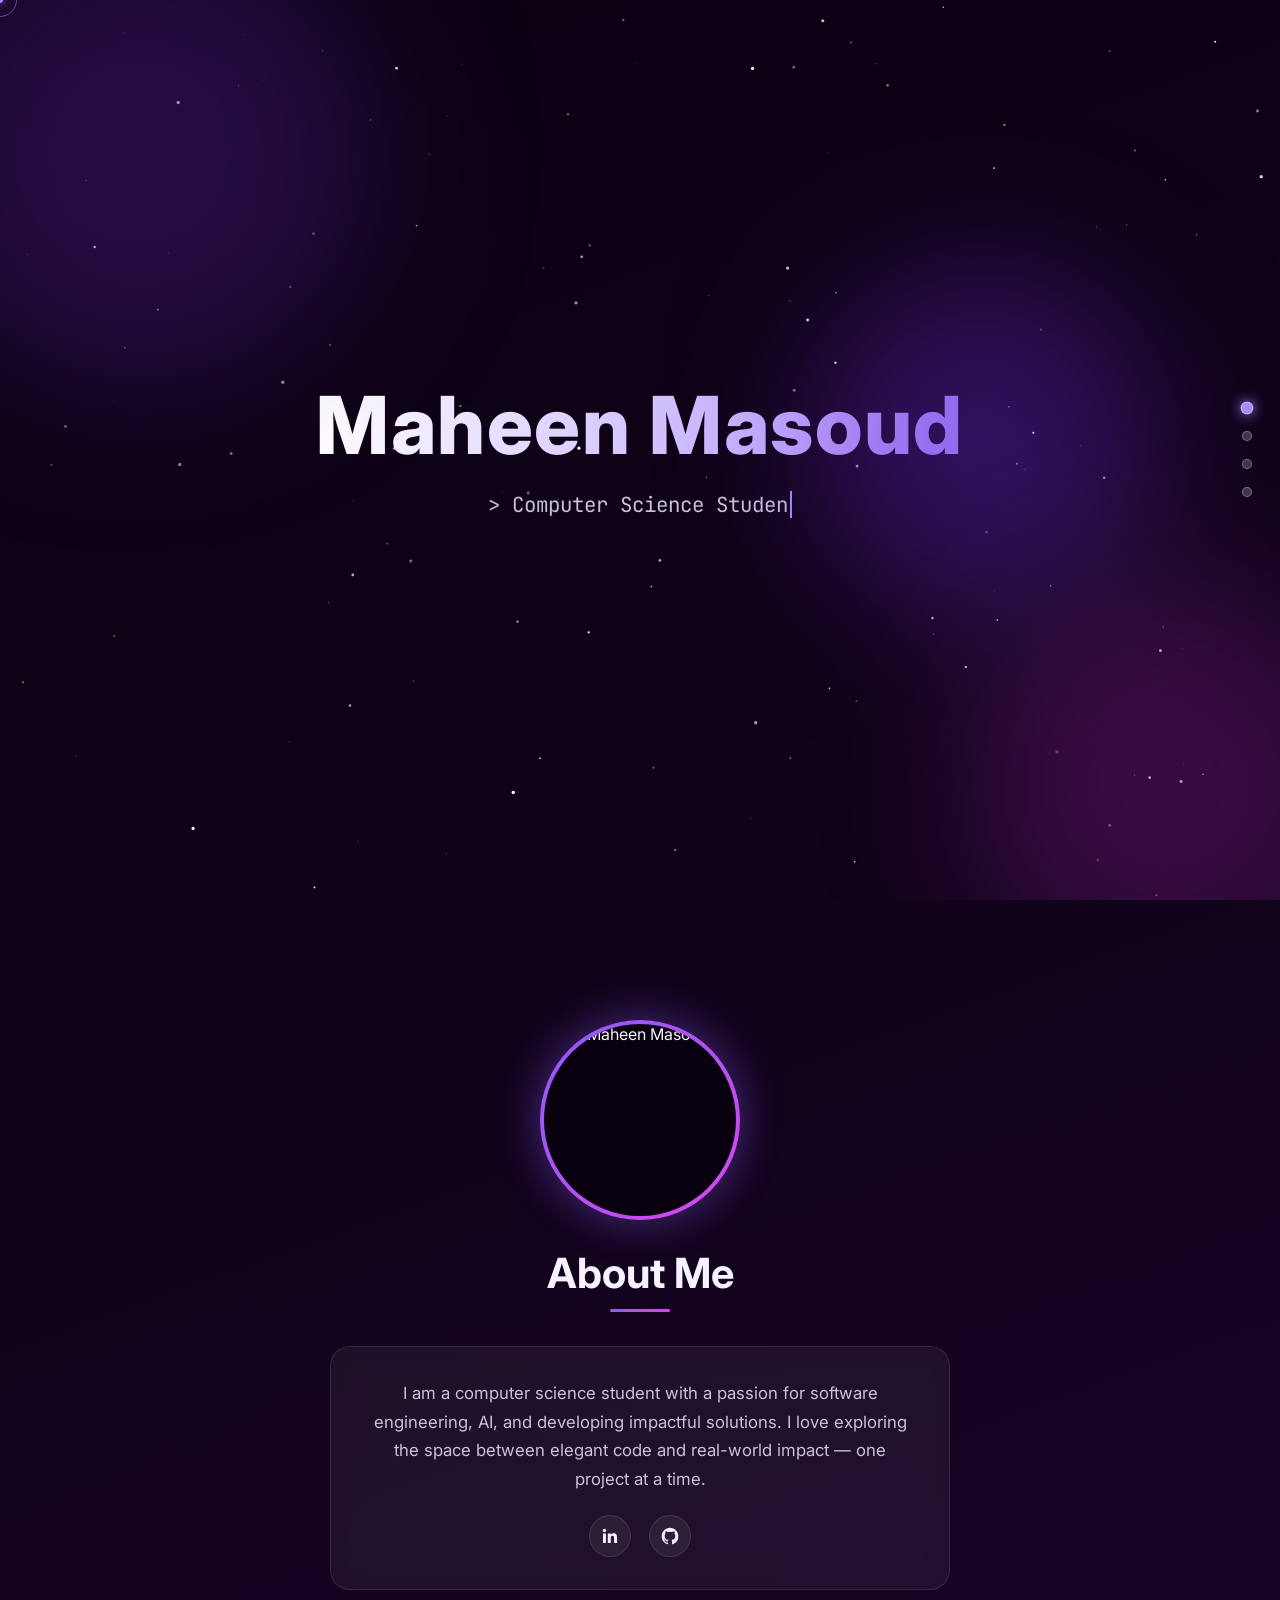
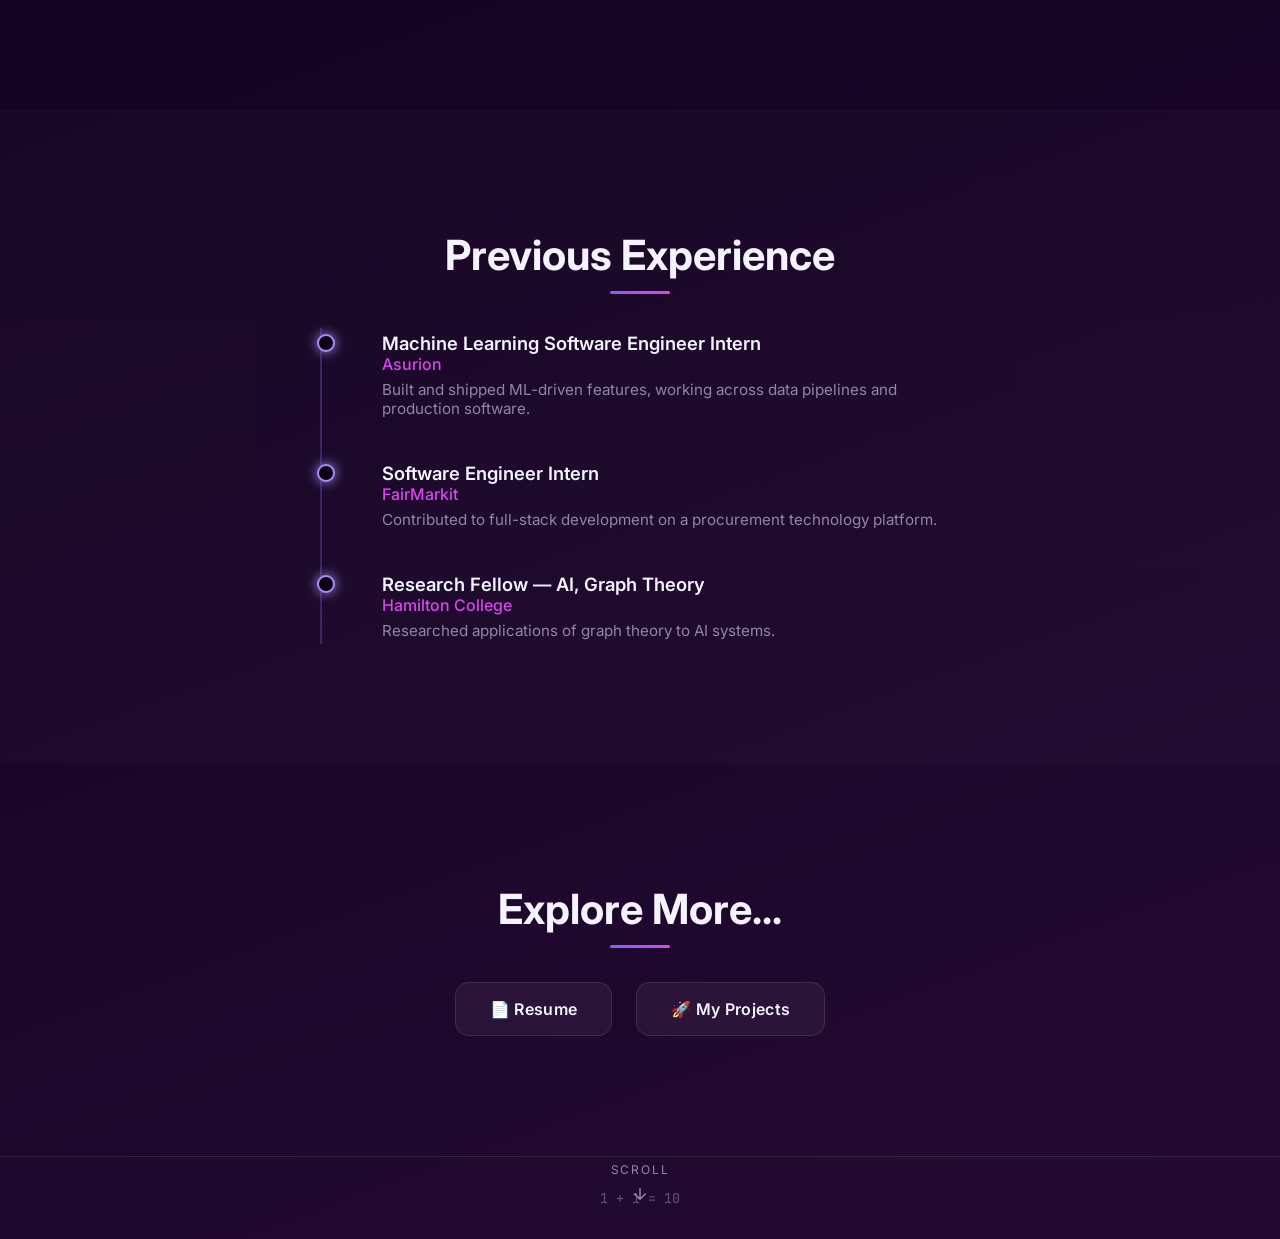
==== index.html @ c455f3f3 "Immersive redesign of personal website: starfield, parallax, glassmorphism UI" ====
<!DOCTYPE html>
<html lang="en">
<head>
<meta charset="UTF-8">
<meta name="viewport" content="width=device-width, initial-scale=1.0">
<title>Maheen Masoud | Personal Website</title>
<meta name="description" content="Maheen Masoud — Computer Science Student & Software Engineer.">
<link rel="icon" href="data:image/svg+xml,<svg xmlns=%22http://www.w3.org/2000/svg%22 viewBox=%220 0 100 100%22><text y=%22.9em%22 font-size=%2290%22>✨</text></svg>">
<link rel="preconnect" href="https://fonts.googleapis.com">
<link rel="preconnect" href="https://fonts.gstatic.com" crossorigin>
<link href="https://fonts.googleapis.com/css2?family=Inter:wght@400;500;600;700;800&family=JetBrains+Mono:wght@400;500&display=swap" rel="stylesheet">
<link rel="stylesheet" href="styles.css">
</head>
<body>

<div class="cursor-dot"></div>
<div class="cursor-ring"></div>

<canvas id="stars"></canvas>
<div class="nebula-layer">
  <div class="blob blob-1"></div>
  <div class="blob blob-2"></div>
  <div class="blob blob-3"></div>
</div>

<nav class="nav-dots">
  <a href="#home"><span class="dot-label">Home</span></a>
  <a href="#about"><span class="dot-label">About</span></a>
  <a href="#experience"><span class="dot-label">Experience</span></a>
  <a href="#explore"><span class="dot-label">Explore</span></a>
</nav>

<header id="home" class="hero">
  <h1 class="hero-name">Maheen Masoud</h1>
  <p class="hero-sub">&gt; <span class="typed"></span><span class="caret">&nbsp;</span></p>
  <a href="#about" class="scroll-cue">
    <span>Scroll</span>
    <svg viewBox="0 0 24 24" fill="none" stroke="currentColor" stroke-width="2" stroke-linecap="round" stroke-linejoin="round"><path d="M12 5v14M5 12l7 7 7-7"/></svg>
  </a>
</header>

<section id="about" class="section-wrap">
  <div class="container">
    <div class="reveal">
      <div class="avatar-card">
        <div class="avatar-inner">
          <img src="https://avatars.githubusercontent.com/maheenmasoud" alt="Maheen Masoud">
        </div>
      </div>
    </div>
    <h2 class="section-title reveal">About Me</h2>
    <div class="bio-panel reveal">
      <p>I am a computer science student with a passion for software engineering, AI, and developing impactful solutions. I love exploring the space between elegant code and real-world impact — one project at a time.</p>
      <div class="social-row">
        <a href="https://www.linkedin.com/in/maheen-masoud-b63360209/" target="_blank" rel="noopener noreferrer" aria-label="LinkedIn">
          <svg viewBox="0 0 24 24" fill="currentColor"><path d="M20.45 20.45h-3.55v-5.57c0-1.33-.03-3.04-1.85-3.04-1.85 0-2.14 1.45-2.14 2.94v5.67H9.36V9h3.41v1.56h.05c.48-.9 1.63-1.85 3.36-1.85 3.59 0 4.27 2.36 4.27 5.44v6.3zM5.34 7.43a2.07 2.07 0 1 1 0-4.14 2.07 2.07 0 0 1 0 4.14zM7.11 20.45H3.56V9h3.55v11.45z"/></svg>
        </a>
        <a href="https://github.com/maheenmasoud" target="_blank" rel="noopener noreferrer" aria-label="GitHub">
          <svg viewBox="0 0 24 24" fill="currentColor"><path d="M12 2C6.48 2 2 6.58 2 12.25c0 4.5 2.87 8.32 6.84 9.67.5.1.68-.22.68-.49 0-.24-.01-1.05-.01-1.9-2.78.61-3.37-1.2-3.37-1.2-.45-1.18-1.11-1.49-1.11-1.49-.9-.63.07-.62.07-.62 1 .07 1.53 1.05 1.53 1.05.89 1.55 2.33 1.1 2.9.84.09-.66.34-1.1.62-1.36-2.22-.26-4.56-1.14-4.56-5.06 0-1.12.39-2.03 1.03-2.75-.1-.26-.45-1.31.1-2.72 0 0 .84-.27 2.76 1.05a9.4 9.4 0 0 1 5.02 0c1.92-1.32 2.76-1.05 2.76-1.05.55 1.41.2 2.46.1 2.72.64.72 1.03 1.63 1.03 2.75 0 3.93-2.35 4.8-4.58 5.05.36.32.68.94.68 1.9 0 1.37-.01 2.47-.01 2.81 0 .27.18.6.69.49A10.03 10.03 0 0 0 22 12.25C22 6.58 17.52 2 12 2z"/></svg>
        </a>
      </div>
    </div>
  </div>
</section>

<section id="experience" class="section-wrap" style="background: rgba(255,255,255,0.02);">
  <div class="container">
    <h2 class="section-title reveal">Previous Experience</h2>
    <div class="timeline reveal">
      <div class="timeline-item">
        <div class="timeline-role">Machine Learning Software Engineer Intern</div>
        <div class="timeline-org">Asurion</div>
        <p class="desc">Built and shipped ML-driven features, working across data pipelines and production software.</p>
      </div>
      <div class="timeline-item">
        <div class="timeline-role">Software Engineer Intern</div>
        <div class="timeline-org">FairMarkit</div>
        <p class="desc">Contributed to full-stack development on a procurement technology platform.</p>
      </div>
      <div class="timeline-item">
        <div class="timeline-role">Research Fellow — AI, Graph Theory</div>
        <div class="timeline-org">Hamilton College</div>
        <p class="desc">Researched applications of graph theory to AI systems.</p>
      </div>
    </div>
  </div>
</section>

<section id="explore" class="section-wrap">
  <div class="container">
    <h2 class="section-title reveal">Explore More...</h2>
    <div class="explore-row reveal">
      <a href="#" class="glass-btn" id="resume-button">
        📄 Resume
      </a>
      <a href="projects.html" class="glass-btn">
        🚀 My Projects
      </a>
    </div>
  </div>
</section>

<footer>
  <p class="egg">1 + 1 = 10</p>
</footer>

<div id="resumeModal" class="modal-overlay">
  <div class="modal-box">
    <div class="modal-header">
      <h2>My Resume</h2>
      <button class="modal-close" aria-label="Close">&times;</button>
    </div>
    <iframe src="./resume.pdf" title="Resume"></iframe>
    <div class="modal-actions">
      <a href="./resume.pdf" download class="glass-btn">⬇ Download Resume</a>
    </div>
  </div>
</div>

<script src="script.js"></script>
</body>
</html>
---- styles.css ----
/* ===== Immersive personal site — shared styles ===== */

:root {
  --bg-deep: #0a0110;
  --bg-light: #150422;
  --panel: rgba(255, 255, 255, 0.05);
  --panel-border: rgba(255, 255, 255, 0.1);
  --violet: #8b5cf6;
  --violet-bright: #a78bfa;
  --fuchsia: #d946ef;
  --text: #f5f3ff;
  --text-dim: #c9c3d9;
  --text-dimmer: #9186a8;
}

* { margin: 0; padding: 0; box-sizing: border-box; }

html { scroll-behavior: smooth; }

body {
  background: linear-gradient(160deg, var(--bg-deep), var(--bg-light) 55%, #240a33 100%);
  color: var(--text);
  font-family: 'Inter', -apple-system, BlinkMacSystemFont, 'Segoe UI', sans-serif;
  min-height: 100vh;
  overflow-x: hidden;
  position: relative;
  cursor: none;
}

@media (pointer: coarse) {
  body { cursor: auto; }
  .cursor-dot, .cursor-ring { display: none; }
}

a { color: inherit; text-decoration: none; }

/* ---------- custom cursor ---------- */
.cursor-dot, .cursor-ring {
  position: fixed;
  top: 0; left: 0;
  border-radius: 50%;
  pointer-events: none;
  z-index: 999;
  transform: translate(-50%, -50%);
  will-change: transform;
}
.cursor-dot {
  width: 6px; height: 6px;
  background: var(--violet-bright);
  box-shadow: 0 0 8px var(--violet-bright);
  transition: opacity 0.2s;
}
.cursor-ring {
  width: 34px; height: 34px;
  border: 1px solid rgba(167, 139, 250, 0.5);
  transition: width 0.25s, height 0.25s, border-color 0.25s, background 0.25s;
}
.cursor-ring.active {
  width: 54px; height: 54px;
  background: rgba(167, 139, 250, 0.08);
  border-color: var(--fuchsia);
}

/* ---------- canvas starfield ---------- */
#stars {
  position: fixed;
  inset: 0;
  z-index: 0;
  pointer-events: none;
}

/* ---------- nebula blobs ---------- */
.nebula-layer {
  position: fixed;
  inset: 0;
  z-index: 0;
  pointer-events: none;
  overflow: hidden;
}
.blob {
  position: absolute;
  border-radius: 50%;
  filter: blur(70px);
  opacity: 0.35;
  mix-blend-mode: screen;
  will-change: transform;
  transition: transform 0.3s ease-out;
}
.blob-1 { width: 480px; height: 480px; top: -10%; left: -8%; background: #4c1d95; }
.blob-2 { width: 380px; height: 380px; bottom: -8%; right: -6%; background: #86198f; }
.blob-3 { width: 340px; height: 340px; top: 30%; right: 10%; background: #6d28d9; }

/* ---------- layout helpers ---------- */
.container { max-width: 900px; margin: 0 auto; padding: 0 24px; position: relative; z-index: 10; }
section { position: relative; z-index: 10; }

/* ---------- side nav dots ---------- */
.nav-dots {
  position: fixed;
  right: 28px;
  top: 50%;
  transform: translateY(-50%);
  z-index: 50;
  display: flex;
  flex-direction: column;
  gap: 18px;
}
.nav-dots a {
  width: 10px; height: 10px;
  border-radius: 50%;
  background: rgba(255,255,255,0.2);
  border: 1px solid rgba(255,255,255,0.3);
  display: block;
  transition: all 0.3s;
  position: relative;
}
.nav-dots a:hover, .nav-dots a.active {
  background: var(--violet-bright);
  box-shadow: 0 0 10px var(--violet-bright);
  transform: scale(1.3);
}
.nav-dots a .dot-label {
  position: absolute;
  right: 22px;
  top: -5px;
  font-size: 0.7rem;
  letter-spacing: 0.05em;
  color: var(--text-dim);
  white-space: nowrap;
  opacity: 0;
  transition: opacity 0.2s;
}
.nav-dots a:hover .dot-label { opacity: 1; }

@media (max-width: 640px) {
  .nav-dots { display: none; }
}

/* ---------- hero ---------- */
.hero {
  min-height: 100vh;
  display: flex;
  flex-direction: column;
  align-items: center;
  justify-content: center;
  text-align: center;
  padding: 24px;
}
.hero-name {
  font-size: clamp(2.6rem, 8vw, 5rem);
  font-weight: 800;
  letter-spacing: 0.02em;
  background: linear-gradient(90deg, #fff, var(--violet-bright), var(--fuchsia), #fff);
  background-size: 300% auto;
  -webkit-background-clip: text;
  background-clip: text;
  color: transparent;
  animation: shine 6s linear infinite;
}
@keyframes shine {
  to { background-position: 300% center; }
}
.hero-sub {
  margin-top: 18px;
  font-size: clamp(1rem, 2.5vw, 1.3rem);
  color: var(--text-dim);
  min-height: 1.6em;
  font-family: 'JetBrains Mono', monospace;
}
.hero-sub .caret {
  display: inline-block;
  width: 2px;
  background: var(--violet-bright);
  margin-left: 2px;
  animation: blink-caret 0.9s steps(1) infinite;
}
@keyframes blink-caret { 50% { opacity: 0; } }

.scroll-cue {
  position: absolute;
  bottom: 36px;
  display: flex;
  flex-direction: column;
  align-items: center;
  gap: 8px;
  color: var(--text-dimmer);
  font-size: 0.75rem;
  letter-spacing: 0.15em;
  text-transform: uppercase;
  animation: floaty 2.4s ease-in-out infinite;
}
.scroll-cue svg { width: 18px; height: 18px; }
@keyframes floaty {
  0%, 100% { transform: translateY(0); }
  50% { transform: translateY(8px); }
}

/* ---------- reveal on scroll ---------- */
.reveal {
  opacity: 0;
  transform: translateY(40px);
  transition: opacity 0.8s ease-out, transform 0.8s ease-out;
}
.reveal.visible {
  opacity: 1;
  transform: translateY(0);
}

/* ---------- section titles ---------- */
.section-title {
  font-size: clamp(1.8rem, 4vw, 2.6rem);
  font-weight: 700;
  text-align: center;
  margin-bottom: 48px;
  position: relative;
  display: inline-block;
}
.section-title::after {
  content: '';
  position: absolute;
  left: 50%;
  bottom: -14px;
  transform: translateX(-50%);
  width: 60px;
  height: 3px;
  background: linear-gradient(90deg, var(--violet), var(--fuchsia));
  border-radius: 3px;
}
.section-wrap { padding: 120px 0; text-align: center; }

/* ---------- about ---------- */
.avatar-card {
  perspective: 900px;
  display: inline-block;
  margin-bottom: 28px;
}
.avatar-inner {
  width: 200px; height: 200px;
  border-radius: 50%;
  padding: 4px;
  background: linear-gradient(135deg, var(--violet), var(--fuchsia));
  transition: transform 0.15s ease-out;
  box-shadow: 0 0 40px rgba(139, 92, 246, 0.45);
}
.avatar-inner img {
  width: 100%; height: 100%;
  border-radius: 50%;
  object-fit: cover;
  display: block;
  background: var(--bg-deep);
}
.bio-panel {
  max-width: 620px;
  margin: 0 auto;
  background: var(--panel);
  border: 1px solid var(--panel-border);
  border-radius: 20px;
  padding: 32px 36px;
  backdrop-filter: blur(12px);
}
.bio-panel p { color: var(--text-dim); line-height: 1.7; font-size: 1.05rem; }
.social-row {
  margin-top: 22px;
  display: flex;
  justify-content: center;
  gap: 18px;
}
.social-row a {
  width: 42px; height: 42px;
  border-radius: 50%;
  display: flex;
  align-items: center;
  justify-content: center;
  background: rgba(255,255,255,0.06);
  border: 1px solid var(--panel-border);
  transition: transform 0.25s, box-shadow 0.25s, background 0.25s;
}
.social-row a:hover {
  transform: translateY(-4px);
  background: rgba(139, 92, 246, 0.25);
  box-shadow: 0 6px 18px rgba(139, 92, 246, 0.35);
}
.social-row svg { width: 20px; height: 20px; }

/* ---------- experience timeline ---------- */
.timeline {
  max-width: 640px;
  margin: 0 auto;
  text-align: left;
  position: relative;
  padding-left: 32px;
  border-left: 2px solid rgba(139, 92, 246, 0.3);
}
.timeline-item {
  position: relative;
  padding: 4px 0 40px 28px;
}
.timeline-item:last-child { padding-bottom: 4px; }
.timeline-item::before {
  content: '';
  position: absolute;
  left: -37px;
  top: 6px;
  width: 14px; height: 14px;
  border-radius: 50%;
  background: var(--bg-deep);
  border: 2px solid var(--violet-bright);
  box-shadow: 0 0 12px var(--violet-bright);
}
.timeline-role { font-size: 1.15rem; font-weight: 600; color: var(--text); }
.timeline-org { color: var(--fuchsia); font-weight: 500; }
.timeline-item p.desc { color: var(--text-dimmer); margin-top: 6px; font-size: 0.95rem; }

/* ---------- explore buttons ---------- */
.explore-row {
  display: flex;
  justify-content: center;
  gap: 24px;
  flex-wrap: wrap;
}
.glass-btn {
  padding: 16px 34px;
  border-radius: 14px;
  background: var(--panel);
  border: 1px solid var(--panel-border);
  backdrop-filter: blur(10px);
  font-weight: 600;
  letter-spacing: 0.02em;
  transition: transform 0.25s, box-shadow 0.25s, border-color 0.25s;
  cursor: pointer;
  display: inline-flex;
  align-items: center;
  gap: 10px;
}
.glass-btn:hover {
  transform: translateY(-4px);
  border-color: var(--violet-bright);
  box-shadow: 0 10px 30px rgba(139, 92, 246, 0.35);
}

/* ---------- footer ---------- */
footer {
  position: relative;
  z-index: 10;
  padding: 32px 0;
  text-align: center;
  color: var(--text-dimmer);
  font-size: 0.85rem;
  border-top: 1px solid var(--panel-border);
}
footer .egg { font-family: 'JetBrains Mono', monospace; opacity: 0.6; }

/* ---------- modal ---------- */
.modal-overlay {
  position: fixed;
  inset: 0;
  background: rgba(5, 0, 10, 0.7);
  backdrop-filter: blur(4px);
  z-index: 200;
  display: none;
  align-items: center;
  justify-content: center;
  padding: 20px;
}
.modal-overlay.open { display: flex; }
.modal-box {
  background: linear-gradient(160deg, #1a0524, #0e0114);
  border: 1px solid var(--panel-border);
  border-radius: 18px;
  width: 100%;
  max-width: 820px;
  padding: 28px;
  box-shadow: 0 20px 60px rgba(0,0,0,0.6);
  animation: pop 0.25s ease-out;
}
@keyframes pop {
  from { opacity: 0; transform: scale(0.96); }
  to { opacity: 1; transform: scale(1); }
}
.modal-header {
  display: flex;
  justify-content: space-between;
  align-items: center;
  margin-bottom: 16px;
}
.modal-header h2 { font-size: 1.4rem; }
.modal-close {
  background: none; border: none;
  color: var(--text-dim);
  font-size: 1.6rem;
  cursor: pointer;
  line-height: 1;
  transition: color 0.2s, transform 0.2s;
}
.modal-close:hover { color: var(--fuchsia); transform: rotate(90deg); }
.modal-box iframe {
  width: 100%; height: 60vh;
  border: none;
  border-radius: 10px;
  background: #fff;
}
.modal-actions { text-align: center; margin-top: 18px; }

/* ---------- projects page ---------- */
.projects-hero {
  min-height: 100vh;
  display: flex;
  flex-direction: column;
  align-items: center;
  justify-content: center;
  text-align: center;
  padding: 24px;
}
.orbit {
  width: 120px; height: 120px;
  border: 1px dashed rgba(167, 139, 250, 0.4);
  border-radius: 50%;
  position: relative;
  margin-bottom: 36px;
  animation: spin 12s linear infinite;
}
.orbit .planet {
  position: absolute;
  top: -8px; left: 50%;
  width: 16px; height: 16px;
  margin-left: -8px;
  border-radius: 50%;
  background: linear-gradient(135deg, var(--violet-bright), var(--fuchsia));
  box-shadow: 0 0 14px var(--violet-bright);
}
@keyframes spin { to { transform: rotate(360deg); } }
.back-link {
  margin-top: 30px;
  display: inline-flex;
  align-items: center;
  gap: 8px;
  color: var(--text-dim);
  border: 1px solid var(--panel-border);
  padding: 10px 22px;
  border-radius: 10px;
  transition: border-color 0.25s, color 0.25s;
}
.back-link:hover { border-color: var(--violet-bright); color: var(--text); }
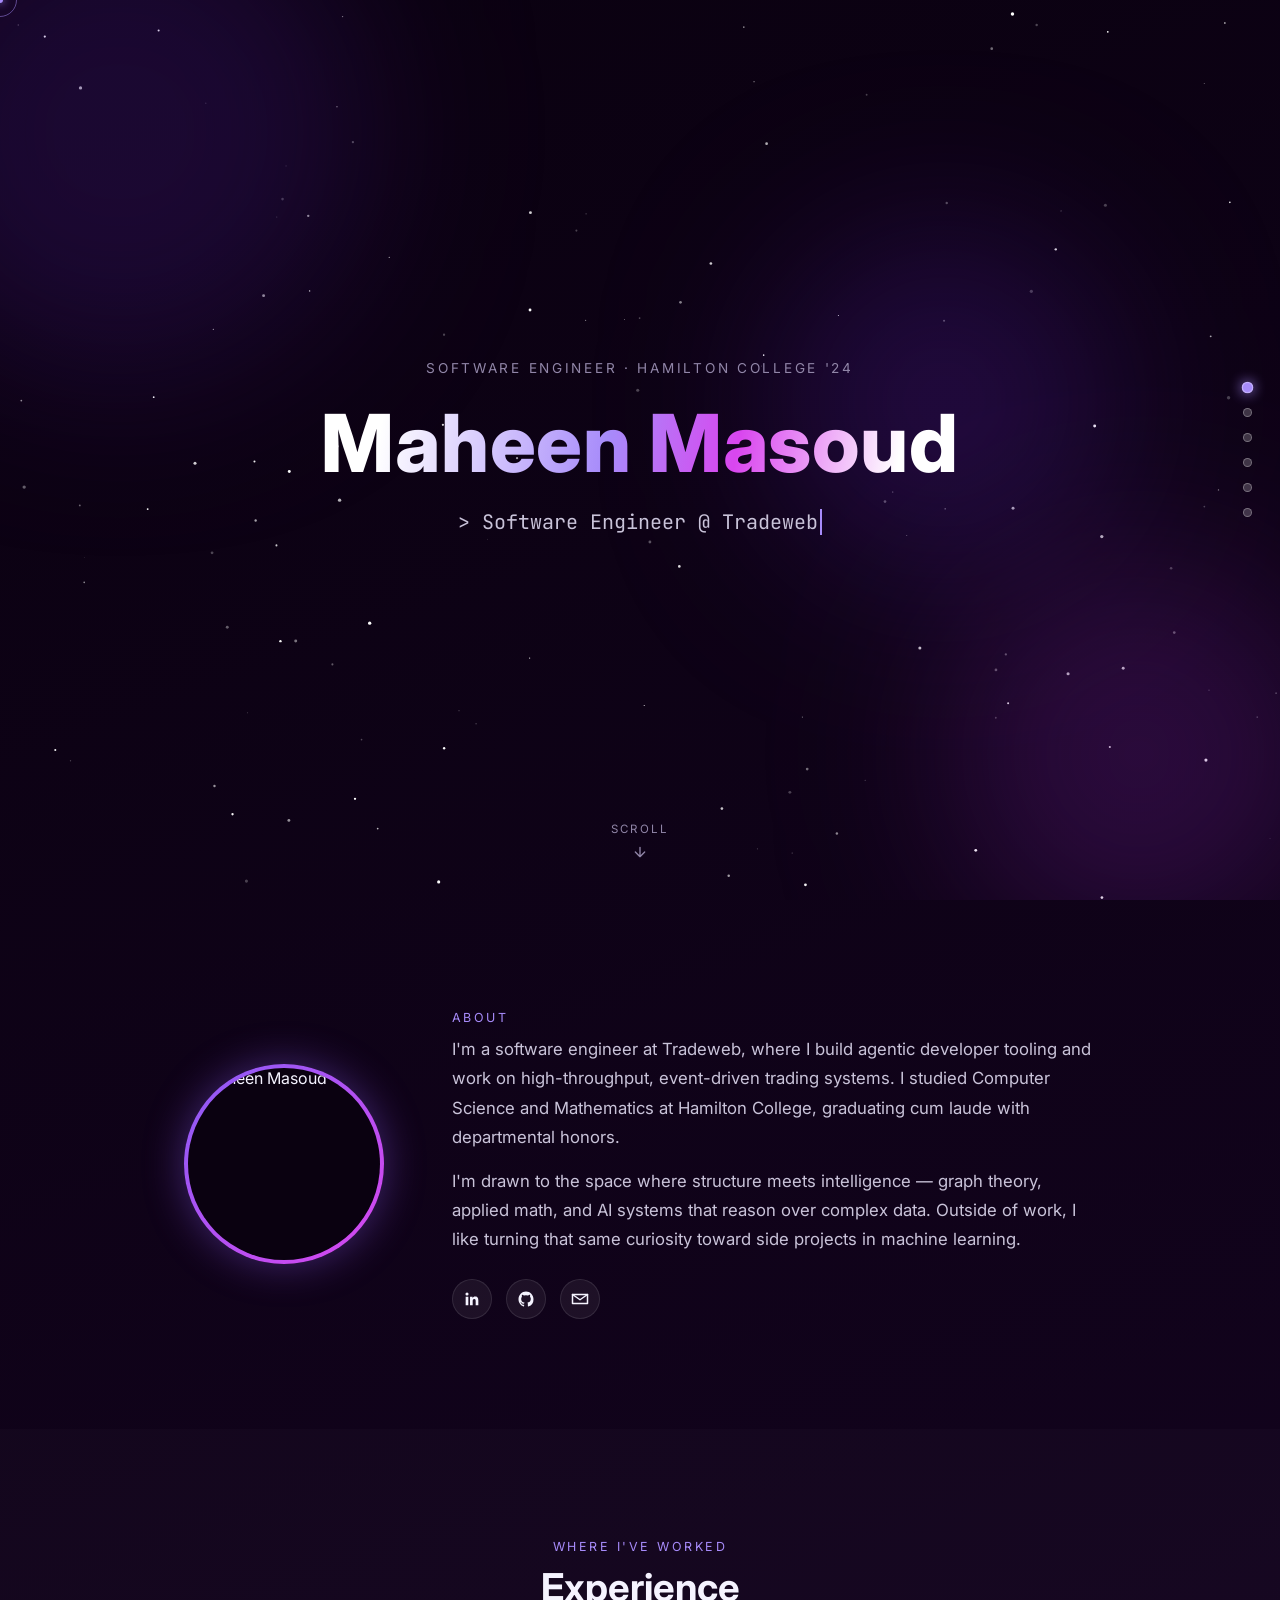
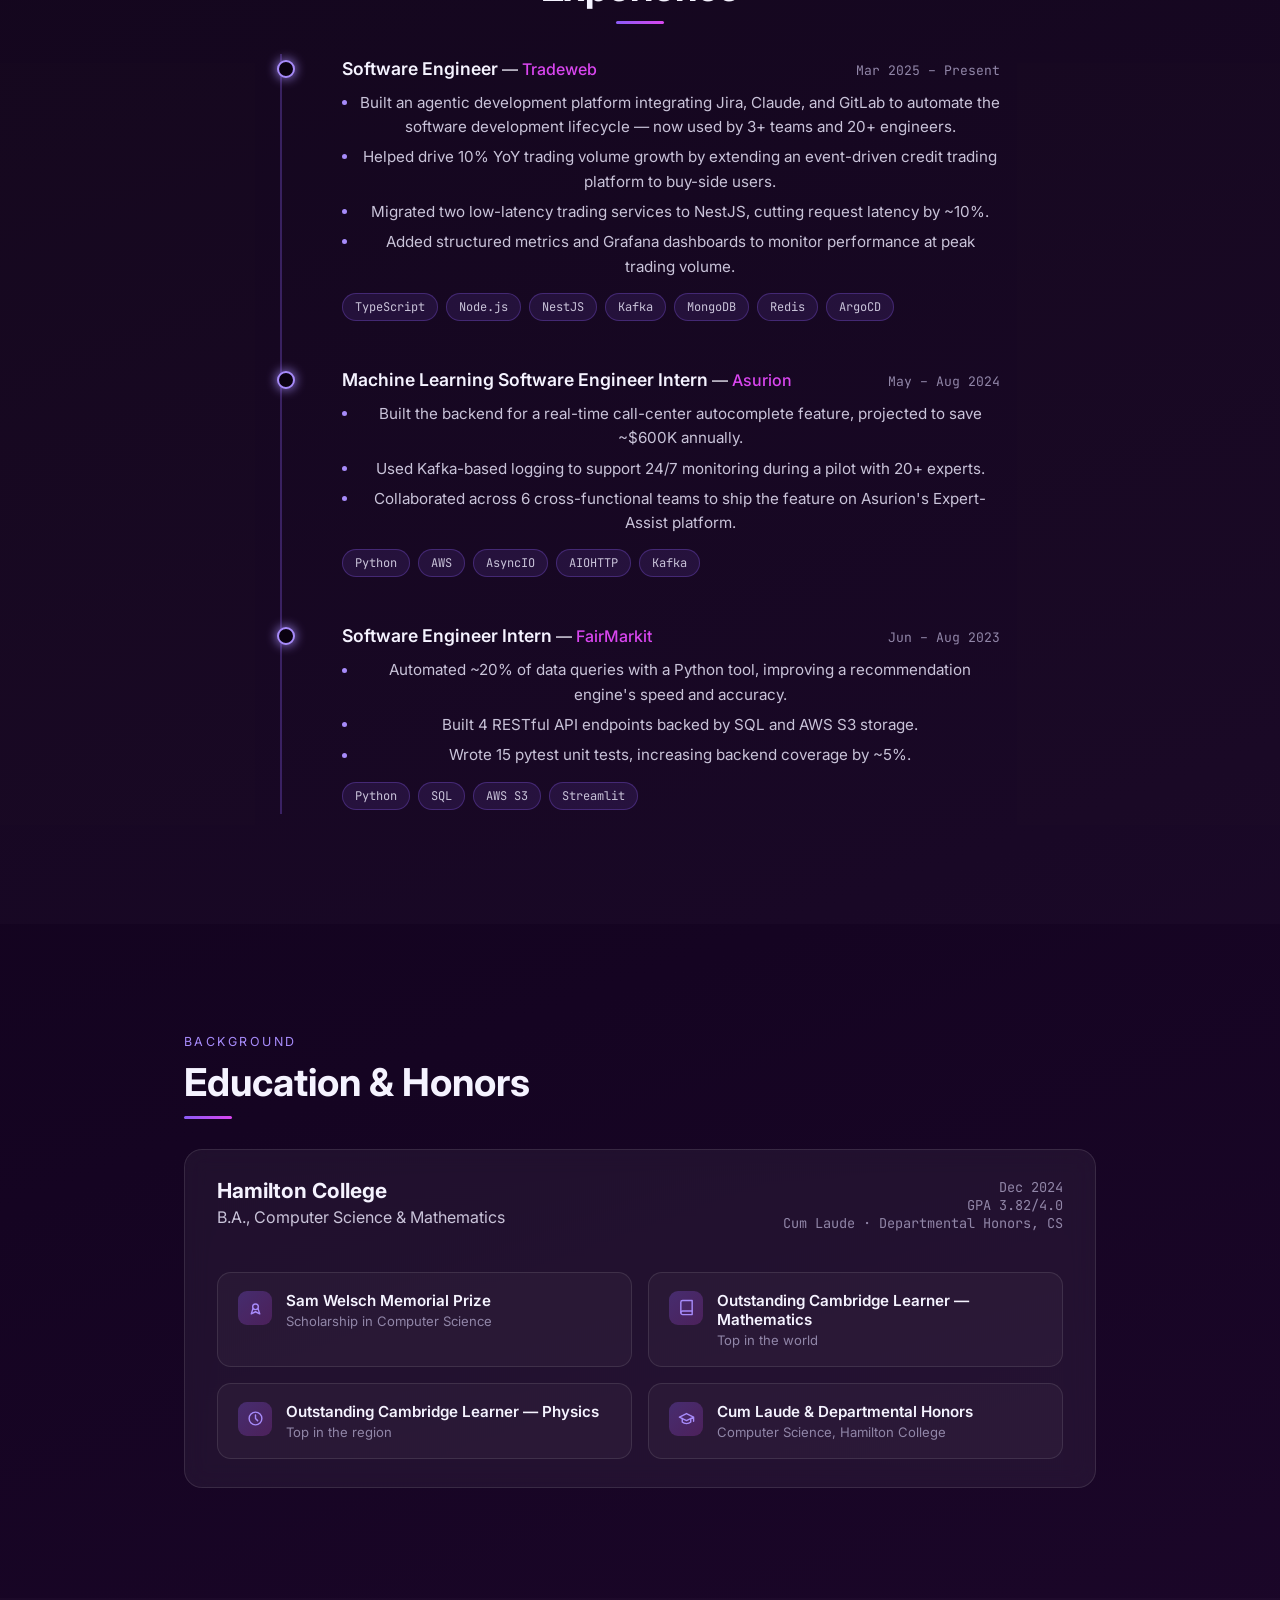
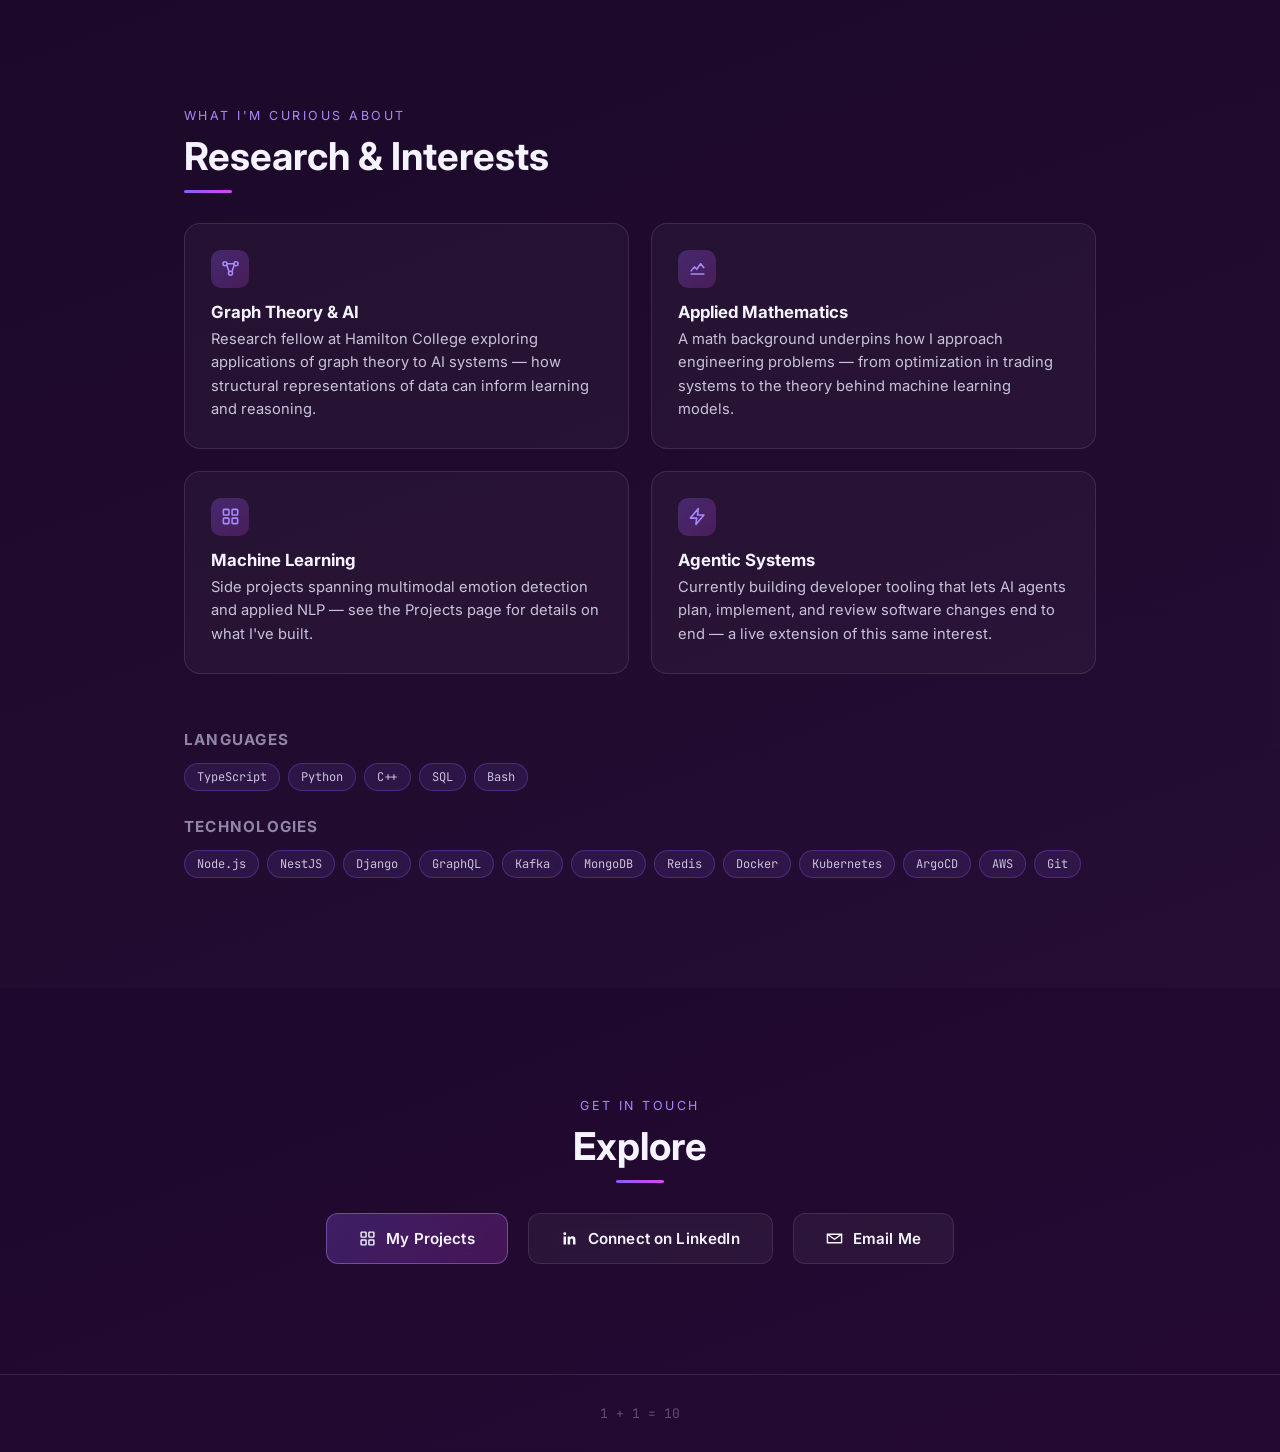
==== commit 0c85211e: "Add real experience, education, and research content; drop hosted resume file; polish hero/scroll-cu" ====
--- a/index.html
+++ b/index.html
@@ -3,9 +3,9 @@
 <head>
 <meta charset="UTF-8">
 <meta name="viewport" content="width=device-width, initial-scale=1.0">
-<title>Maheen Masoud | Personal Website</title>
-<meta name="description" content="Maheen Masoud — Computer Science Student & Software Engineer.">
-<link rel="icon" href="data:image/svg+xml,<svg xmlns=%22http://www.w3.org/2000/svg%22 viewBox=%220 0 100 100%22><text y=%22.9em%22 font-size=%2290%22>✨</text></svg>">
+<title>Maheen Masoud | Software Engineer</title>
+<meta name="description" content="Maheen Masoud — Software Engineer at Tradeweb. B.A. Computer Science & Mathematics, Hamilton College. Interests in graph theory, AI, and applied math.">
+<link rel="icon" href="data:image/svg+xml,<svg xmlns=%22http://www.w3.org/2000/svg%22 viewBox=%220 0 40 40%22><rect width=%2240%22 height=%2240%22 rx=%228%22 fill=%22%23150422%22/><text x=%2220%22 y=%2227%22 font-family=%22Georgia,serif%22 font-size=%2220%22 fill=%22%23a78bfa%22 text-anchor=%22middle%22>M</text></svg>">
 <link rel="preconnect" href="https://fonts.googleapis.com">
 <link rel="preconnect" href="https://fonts.gstatic.com" crossorigin>
 <link href="https://fonts.googleapis.com/css2?family=Inter:wght@400;500;600;700;800&family=JetBrains+Mono:wght@400;500&display=swap" rel="stylesheet">
@@ -27,10 +27,13 @@
   <a href="#home"><span class="dot-label">Home</span></a>
   <a href="#about"><span class="dot-label">About</span></a>
   <a href="#experience"><span class="dot-label">Experience</span></a>
+  <a href="#education"><span class="dot-label">Education</span></a>
+  <a href="#research"><span class="dot-label">Research</span></a>
   <a href="#explore"><span class="dot-label">Explore</span></a>
 </nav>
 
 <header id="home" class="hero">
+  <span class="hero-eyebrow">Software Engineer · Hamilton College '24</span>
   <h1 class="hero-name">Maheen Masoud</h1>
   <p class="hero-sub">&gt; <span class="typed"></span><span class="caret">&nbsp;</span></p>
   <a href="#about" class="scroll-cue">
@@ -41,60 +44,194 @@
 
 <section id="about" class="section-wrap">
   <div class="container">
-    <div class="reveal">
+    <div class="about-grid reveal">
       <div class="avatar-card">
         <div class="avatar-inner">
           <img src="https://avatars.githubusercontent.com/maheenmasoud" alt="Maheen Masoud">
         </div>
       </div>
-    </div>
-    <h2 class="section-title reveal">About Me</h2>
-    <div class="bio-panel reveal">
-      <p>I am a computer science student with a passion for software engineering, AI, and developing impactful solutions. I love exploring the space between elegant code and real-world impact — one project at a time.</p>
-      <div class="social-row">
-        <a href="https://www.linkedin.com/in/maheen-masoud-b63360209/" target="_blank" rel="noopener noreferrer" aria-label="LinkedIn">
-          <svg viewBox="0 0 24 24" fill="currentColor"><path d="M20.45 20.45h-3.55v-5.57c0-1.33-.03-3.04-1.85-3.04-1.85 0-2.14 1.45-2.14 2.94v5.67H9.36V9h3.41v1.56h.05c.48-.9 1.63-1.85 3.36-1.85 3.59 0 4.27 2.36 4.27 5.44v6.3zM5.34 7.43a2.07 2.07 0 1 1 0-4.14 2.07 2.07 0 0 1 0 4.14zM7.11 20.45H3.56V9h3.55v11.45z"/></svg>
-        </a>
-        <a href="https://github.com/maheenmasoud" target="_blank" rel="noopener noreferrer" aria-label="GitHub">
-          <svg viewBox="0 0 24 24" fill="currentColor"><path d="M12 2C6.48 2 2 6.58 2 12.25c0 4.5 2.87 8.32 6.84 9.67.5.1.68-.22.68-.49 0-.24-.01-1.05-.01-1.9-2.78.61-3.37-1.2-3.37-1.2-.45-1.18-1.11-1.49-1.11-1.49-.9-.63.07-.62.07-.62 1 .07 1.53 1.05 1.53 1.05.89 1.55 2.33 1.1 2.9.84.09-.66.34-1.1.62-1.36-2.22-.26-4.56-1.14-4.56-5.06 0-1.12.39-2.03 1.03-2.75-.1-.26-.45-1.31.1-2.72 0 0 .84-.27 2.76 1.05a9.4 9.4 0 0 1 5.02 0c1.92-1.32 2.76-1.05 2.76-1.05.55 1.41.2 2.46.1 2.72.64.72 1.03 1.63 1.03 2.75 0 3.93-2.35 4.8-4.58 5.05.36.32.68.94.68 1.9 0 1.37-.01 2.47-.01 2.81 0 .27.18.6.69.49A10.03 10.03 0 0 0 22 12.25C22 6.58 17.52 2 12 2z"/></svg>
-        </a>
+      <div class="bio-panel">
+        <span class="section-tag">About</span>
+        <p>I'm a software engineer at Tradeweb, where I build agentic developer tooling and work on high-throughput, event-driven trading systems. I studied Computer Science and Mathematics at Hamilton College, graduating cum laude with departmental honors.</p>
+        <p>I'm drawn to the space where structure meets intelligence — graph theory, applied math, and AI systems that reason over complex data. Outside of work, I like turning that same curiosity toward side projects in machine learning.</p>
+        <div class="social-row">
+          <a href="https://www.linkedin.com/in/maheen-masoud-b63360209/" target="_blank" rel="noopener noreferrer" aria-label="LinkedIn">
+            <svg viewBox="0 0 24 24" fill="currentColor"><path d="M20.45 20.45h-3.55v-5.57c0-1.33-.03-3.04-1.85-3.04-1.85 0-2.14 1.45-2.14 2.94v5.67H9.36V9h3.41v1.56h.05c.48-.9 1.63-1.85 3.36-1.85 3.59 0 4.27 2.36 4.27 5.44v6.3zM5.34 7.43a2.07 2.07 0 1 1 0-4.14 2.07 2.07 0 0 1 0 4.14zM7.11 20.45H3.56V9h3.55v11.45z"/></svg>
+          </a>
+          <a href="https://github.com/maheenmasoud" target="_blank" rel="noopener noreferrer" aria-label="GitHub">
+            <svg viewBox="0 0 24 24" fill="currentColor"><path d="M12 2C6.48 2 2 6.58 2 12.25c0 4.5 2.87 8.32 6.84 9.67.5.1.68-.22.68-.49 0-.24-.01-1.05-.01-1.9-2.78.61-3.37-1.2-3.37-1.2-.45-1.18-1.11-1.49-1.11-1.49-.9-.63.07-.62.07-.62 1 .07 1.53 1.05 1.53 1.05.89 1.55 2.33 1.1 2.9.84.09-.66.34-1.1.62-1.36-2.22-.26-4.56-1.14-4.56-5.06 0-1.12.39-2.03 1.03-2.75-.1-.26-.45-1.31.1-2.72 0 0 .84-.27 2.76 1.05a9.4 9.4 0 0 1 5.02 0c1.92-1.32 2.76-1.05 2.76-1.05.55 1.41.2 2.46.1 2.72.64.72 1.03 1.63 1.03 2.75 0 3.93-2.35 4.8-4.58 5.05.36.32.68.94.68 1.9 0 1.37-.01 2.47-.01 2.81 0 .27.18.6.69.49A10.03 10.03 0 0 0 22 12.25C22 6.58 17.52 2 12 2z"/></svg>
+          </a>
+          <a href="mailto:maheenmasoud54@gmail.com" aria-label="Email">
+            <svg viewBox="0 0 24 24" fill="none" stroke="currentColor" stroke-width="2" stroke-linecap="round" stroke-linejoin="round"><path d="M4 4h16v16H4z" opacity="0"/><path d="M22 6 12 13 2 6"/><path d="M2 6h20v12H2z"/></svg>
+          </a>
+        </div>
       </div>
     </div>
   </div>
 </section>
 
 <section id="experience" class="section-wrap" style="background: rgba(255,255,255,0.02);">
-  <div class="container">
-    <h2 class="section-title reveal">Previous Experience</h2>
+  <div class="container center">
+    <span class="section-tag">Where I've worked</span>
+    <h2 class="section-title reveal">Experience</h2>
     <div class="timeline reveal">
       <div class="timeline-item">
-        <div class="timeline-role">Machine Learning Software Engineer Intern</div>
-        <div class="timeline-org">Asurion</div>
-        <p class="desc">Built and shipped ML-driven features, working across data pipelines and production software.</p>
+        <div class="timeline-head">
+          <div>
+            <span class="timeline-role">Software Engineer</span> — <span class="timeline-org">Tradeweb</span>
+          </div>
+          <span class="timeline-period">Mar 2025 – Present</span>
+        </div>
+        <ul class="desc">
+          <li>Built an agentic development platform integrating Jira, Claude, and GitLab to automate the software development lifecycle — now used by 3+ teams and 20+ engineers.</li>
+          <li>Helped drive 10% YoY trading volume growth by extending an event-driven credit trading platform to buy-side users.</li>
+          <li>Migrated two low-latency trading services to NestJS, cutting request latency by ~10%.</li>
+          <li>Added structured metrics and Grafana dashboards to monitor performance at peak trading volume.</li>
+        </ul>
+        <div class="chip-row">
+          <span class="chip">TypeScript</span><span class="chip">Node.js</span><span class="chip">NestJS</span><span class="chip">Kafka</span><span class="chip">MongoDB</span><span class="chip">Redis</span><span class="chip">ArgoCD</span>
+        </div>
       </div>
       <div class="timeline-item">
-        <div class="timeline-role">Software Engineer Intern</div>
-        <div class="timeline-org">FairMarkit</div>
-        <p class="desc">Contributed to full-stack development on a procurement technology platform.</p>
+        <div class="timeline-head">
+          <div>
+            <span class="timeline-role">Machine Learning Software Engineer Intern</span> — <span class="timeline-org">Asurion</span>
+          </div>
+          <span class="timeline-period">May – Aug 2024</span>
+        </div>
+        <ul class="desc">
+          <li>Built the backend for a real-time call-center autocomplete feature, projected to save ~$600K annually.</li>
+          <li>Used Kafka-based logging to support 24/7 monitoring during a pilot with 20+ experts.</li>
+          <li>Collaborated across 6 cross-functional teams to ship the feature on Asurion's Expert-Assist platform.</li>
+        </ul>
+        <div class="chip-row">
+          <span class="chip">Python</span><span class="chip">AWS</span><span class="chip">AsyncIO</span><span class="chip">AIOHTTP</span><span class="chip">Kafka</span>
+        </div>
       </div>
       <div class="timeline-item">
-        <div class="timeline-role">Research Fellow — AI, Graph Theory</div>
-        <div class="timeline-org">Hamilton College</div>
-        <p class="desc">Researched applications of graph theory to AI systems.</p>
+        <div class="timeline-head">
+          <div>
+            <span class="timeline-role">Software Engineer Intern</span> — <span class="timeline-org">FairMarkit</span>
+          </div>
+          <span class="timeline-period">Jun – Aug 2023</span>
+        </div>
+        <ul class="desc">
+          <li>Automated ~20% of data queries with a Python tool, improving a recommendation engine's speed and accuracy.</li>
+          <li>Built 4 RESTful API endpoints backed by SQL and AWS S3 storage.</li>
+          <li>Wrote 15 pytest unit tests, increasing backend coverage by ~5%.</li>
+        </ul>
+        <div class="chip-row">
+          <span class="chip">Python</span><span class="chip">SQL</span><span class="chip">AWS S3</span><span class="chip">Streamlit</span>
+        </div>
+      </div>
+    </div>
+  </div>
+</section>
+
+<section id="education" class="section-wrap">
+  <div class="container">
+    <span class="section-tag">Background</span>
+    <h2 class="section-title reveal">Education & Honors</h2>
+    <div class="panel reveal">
+      <div class="edu-card">
+        <div>
+          <div class="edu-name">Hamilton College</div>
+          <div class="edu-degree">B.A., Computer Science &amp; Mathematics</div>
+        </div>
+        <div class="edu-meta">
+          Dec 2024<br>GPA 3.82/4.0<br>Cum Laude · Departmental Honors, CS
+        </div>
+      </div>
+      <div class="badge-grid">
+        <div class="badge">
+          <div class="badge-icon"><svg viewBox="0 0 24 24" fill="none" stroke="currentColor" stroke-width="2" stroke-linecap="round" stroke-linejoin="round"><path d="M12 15a4 4 0 1 0 0-8 4 4 0 0 0 0 8z"/><path d="M8.5 13.5 6 21l6-3 6 3-2.5-7.5"/></svg></div>
+          <div>
+            <div class="badge-title">Sam Welsch Memorial Prize</div>
+            <div class="badge-sub">Scholarship in Computer Science</div>
+          </div>
+        </div>
+        <div class="badge">
+          <div class="badge-icon"><svg viewBox="0 0 24 24" fill="none" stroke="currentColor" stroke-width="2" stroke-linecap="round" stroke-linejoin="round"><path d="M4 19.5A2.5 2.5 0 0 1 6.5 17H20"/><path d="M6.5 2H20v20H6.5A2.5 2.5 0 0 1 4 19.5v-15A2.5 2.5 0 0 1 6.5 2z"/></svg></div>
+          <div>
+            <div class="badge-title">Outstanding Cambridge Learner — Mathematics</div>
+            <div class="badge-sub">Top in the world</div>
+          </div>
+        </div>
+        <div class="badge">
+          <div class="badge-icon"><svg viewBox="0 0 24 24" fill="none" stroke="currentColor" stroke-width="2" stroke-linecap="round" stroke-linejoin="round"><circle cx="12" cy="12" r="9"/><path d="M12 7v5l3 3"/></svg></div>
+          <div>
+            <div class="badge-title">Outstanding Cambridge Learner — Physics</div>
+            <div class="badge-sub">Top in the region</div>
+          </div>
+        </div>
+        <div class="badge">
+          <div class="badge-icon"><svg viewBox="0 0 24 24" fill="none" stroke="currentColor" stroke-width="2" stroke-linecap="round" stroke-linejoin="round"><path d="M22 10v6M2 10l10-5 10 5-10 5z"/><path d="M6 12v5c3 3 9 3 12 0v-5"/></svg></div>
+          <div>
+            <div class="badge-title">Cum Laude &amp; Departmental Honors</div>
+            <div class="badge-sub">Computer Science, Hamilton College</div>
+          </div>
+        </div>
+      </div>
+    </div>
+  </div>
+</section>
+
+<section id="research" class="section-wrap" style="background: rgba(255,255,255,0.02);">
+  <div class="container">
+    <span class="section-tag">What I'm curious about</span>
+    <h2 class="section-title reveal">Research &amp; Interests</h2>
+    <div class="research-grid reveal">
+      <div class="research-card">
+        <div class="r-icon"><svg viewBox="0 0 24 24" fill="none" stroke="currentColor" stroke-width="2" stroke-linecap="round" stroke-linejoin="round"><circle cx="5" cy="6" r="2.5"/><circle cx="19" cy="6" r="2.5"/><circle cx="12" cy="18" r="2.5"/><path d="M7.2 7.3 10 15.5M16.8 7.3 14 15.5M7.5 6h9"/></svg></div>
+        <h3>Graph Theory &amp; AI</h3>
+        <p>Research fellow at Hamilton College exploring applications of graph theory to AI systems — how structural representations of data can inform learning and reasoning.</p>
+      </div>
+      <div class="research-card">
+        <div class="r-icon"><svg viewBox="0 0 24 24" fill="none" stroke="currentColor" stroke-width="2" stroke-linecap="round" stroke-linejoin="round"><path d="M4 19h16M4 15l4-5 3 3 5-7 4 5"/></svg></div>
+        <h3>Applied Mathematics</h3>
+        <p>A math background underpins how I approach engineering problems — from optimization in trading systems to the theory behind machine learning models.</p>
+      </div>
+      <div class="research-card">
+        <div class="r-icon"><svg viewBox="0 0 24 24" fill="none" stroke="currentColor" stroke-width="2" stroke-linecap="round" stroke-linejoin="round"><rect x="3" y="3" width="7" height="7" rx="1"/><rect x="14" y="3" width="7" height="7" rx="1"/><rect x="3" y="14" width="7" height="7" rx="1"/><rect x="14" y="14" width="7" height="7" rx="1"/></svg></div>
+        <h3>Machine Learning</h3>
+        <p>Side projects spanning multimodal emotion detection and applied NLP — see the Projects page for details on what I've built.</p>
+      </div>
+      <div class="research-card">
+        <div class="r-icon"><svg viewBox="0 0 24 24" fill="none" stroke="currentColor" stroke-width="2" stroke-linecap="round" stroke-linejoin="round"><path d="M13 2 3 14h8l-1 8 10-12h-8l1-8z"/></svg></div>
+        <h3>Agentic Systems</h3>
+        <p>Currently building developer tooling that lets AI agents plan, implement, and review software changes end to end — a live extension of this same interest.</p>
+      </div>
+    </div>
+
+    <div class="toolbox reveal">
+      <h3>Languages</h3>
+      <div class="chip-row">
+        <span class="chip">TypeScript</span><span class="chip">Python</span><span class="chip">C++</span><span class="chip">SQL</span><span class="chip">Bash</span>
+      </div>
+      <h3>Technologies</h3>
+      <div class="chip-row">
+        <span class="chip">Node.js</span><span class="chip">NestJS</span><span class="chip">Django</span><span class="chip">GraphQL</span><span class="chip">Kafka</span><span class="chip">MongoDB</span><span class="chip">Redis</span><span class="chip">Docker</span><span class="chip">Kubernetes</span><span class="chip">ArgoCD</span><span class="chip">AWS</span><span class="chip">Git</span>
       </div>
     </div>
   </div>
 </section>
 
 <section id="explore" class="section-wrap">
-  <div class="container">
-    <h2 class="section-title reveal">Explore More...</h2>
+  <div class="container center">
+    <span class="section-tag">Get in touch</span>
+    <h2 class="section-title reveal">Explore</h2>
     <div class="explore-row reveal">
-      <a href="#" class="glass-btn" id="resume-button">
-        📄 Resume
+      <a href="projects.html" class="glass-btn primary">
+        <svg viewBox="0 0 24 24" fill="none" stroke="currentColor" stroke-width="2" stroke-linecap="round" stroke-linejoin="round"><rect x="3" y="3" width="7" height="7" rx="1"/><rect x="14" y="3" width="7" height="7" rx="1"/><rect x="3" y="14" width="7" height="7" rx="1"/><rect x="14" y="14" width="7" height="7" rx="1"/></svg>
+        My Projects
       </a>
-      <a href="projects.html" class="glass-btn">
-        🚀 My Projects
+      <a href="https://www.linkedin.com/in/maheen-masoud-b63360209/" target="_blank" rel="noopener noreferrer" class="glass-btn">
+        <svg viewBox="0 0 24 24" fill="currentColor"><path d="M20.45 20.45h-3.55v-5.57c0-1.33-.03-3.04-1.85-3.04-1.85 0-2.14 1.45-2.14 2.94v5.67H9.36V9h3.41v1.56h.05c.48-.9 1.63-1.85 3.36-1.85 3.59 0 4.27 2.36 4.27 5.44v6.3zM5.34 7.43a2.07 2.07 0 1 1 0-4.14 2.07 2.07 0 0 1 0 4.14zM7.11 20.45H3.56V9h3.55v11.45z"/></svg>
+        Connect on LinkedIn
+      </a>
+      <a href="mailto:maheenmasoud54@gmail.com" class="glass-btn">
+        <svg viewBox="0 0 24 24" fill="none" stroke="currentColor" stroke-width="2" stroke-linecap="round" stroke-linejoin="round"><path d="M22 6 12 13 2 6"/><path d="M2 6h20v12H2z"/></svg>
+        Email Me
       </a>
     </div>
   </div>
@@ -104,19 +241,6 @@
   <p class="egg">1 + 1 = 10</p>
 </footer>
 
-<div id="resumeModal" class="modal-overlay">
-  <div class="modal-box">
-    <div class="modal-header">
-      <h2>My Resume</h2>
-      <button class="modal-close" aria-label="Close">&times;</button>
-    </div>
-    <iframe src="./resume.pdf" title="Resume"></iframe>
-    <div class="modal-actions">
-      <a href="./resume.pdf" download class="glass-btn">⬇ Download Resume</a>
-    </div>
-  </div>
-</div>
-
 <script src="script.js"></script>
 </body>
 </html>
--- a/styles.css
+++ b/styles.css
@@ -33,6 +33,7 @@
 }
 
 a { color: inherit; text-decoration: none; }
+ul { list-style: none; }
 
 /* ---------- custom cursor ---------- */
 .cursor-dot, .cursor-ring {
@@ -80,18 +81,19 @@
 .blob {
   position: absolute;
   border-radius: 50%;
-  filter: blur(70px);
-  opacity: 0.35;
+  filter: blur(80px);
+  opacity: 0.25;
   mix-blend-mode: screen;
   will-change: transform;
   transition: transform 0.3s ease-out;
 }
 .blob-1 { width: 480px; height: 480px; top: -10%; left: -8%; background: #4c1d95; }
-.blob-2 { width: 380px; height: 380px; bottom: -8%; right: -6%; background: #86198f; }
-.blob-3 { width: 340px; height: 340px; top: 30%; right: 10%; background: #6d28d9; }
+.blob-2 { width: 380px; height: 380px; bottom: -8%; right: -6%; background: #7e22a8; }
+.blob-3 { width: 340px; height: 340px; top: 30%; right: 10%; background: #5b21b6; }
 
 /* ---------- layout helpers ---------- */
-.container { max-width: 900px; margin: 0 auto; padding: 0 24px; position: relative; z-index: 10; }
+.container { max-width: 960px; margin: 0 auto; padding: 0 24px; position: relative; z-index: 10; }
+.container-wide { max-width: 1080px; margin: 0 auto; padding: 0 24px; position: relative; z-index: 10; }
 section { position: relative; z-index: 10; }
 
 /* ---------- side nav dots ---------- */
@@ -103,10 +105,10 @@
   z-index: 50;
   display: flex;
   flex-direction: column;
-  gap: 18px;
+  gap: 16px;
 }
 .nav-dots a {
-  width: 10px; height: 10px;
+  width: 9px; height: 9px;
   border-radius: 50%;
   background: rgba(255,255,255,0.2);
   border: 1px solid rgba(255,255,255,0.3);
@@ -121,9 +123,9 @@
 }
 .nav-dots a .dot-label {
   position: absolute;
-  right: 22px;
+  right: 20px;
   top: -5px;
-  font-size: 0.7rem;
+  font-size: 0.68rem;
   letter-spacing: 0.05em;
   color: var(--text-dim);
   white-space: nowrap;
@@ -139,6 +141,7 @@
 /* ---------- hero ---------- */
 .hero {
   min-height: 100vh;
+  position: relative;
   display: flex;
   flex-direction: column;
   align-items: center;
@@ -146,26 +149,38 @@
   text-align: center;
   padding: 24px;
 }
+.hero-eyebrow {
+  color: var(--text-dimmer);
+  font-size: 0.85rem;
+  letter-spacing: 0.2em;
+  text-transform: uppercase;
+  margin-bottom: 18px;
+  opacity: 0;
+  animation: fade-up 0.8s ease-out 0.1s forwards;
+}
 .hero-name {
   font-size: clamp(2.6rem, 8vw, 5rem);
   font-weight: 800;
-  letter-spacing: 0.02em;
-  background: linear-gradient(90deg, #fff, var(--violet-bright), var(--fuchsia), #fff);
-  background-size: 300% auto;
+  letter-spacing: 0.01em;
+  background: linear-gradient(100deg, #fff 10%, var(--violet-bright) 45%, var(--fuchsia) 65%, #fff 90%);
   -webkit-background-clip: text;
   background-clip: text;
   color: transparent;
-  animation: shine 6s linear infinite;
-}
-@keyframes shine {
-  to { background-position: 300% center; }
+  opacity: 0;
+  transform: translateY(16px);
+  animation: fade-up 0.9s ease-out 0.25s forwards;
+}
+@keyframes fade-up {
+  to { opacity: 1; transform: translateY(0); }
 }
 .hero-sub {
   margin-top: 18px;
-  font-size: clamp(1rem, 2.5vw, 1.3rem);
+  font-size: clamp(1rem, 2.5vw, 1.25rem);
   color: var(--text-dim);
   min-height: 1.6em;
   font-family: 'JetBrains Mono', monospace;
+  opacity: 0;
+  animation: fade-up 0.9s ease-out 0.5s forwards;
 }
 .hero-sub .caret {
   display: inline-block;
@@ -178,28 +193,29 @@
 
 .scroll-cue {
   position: absolute;
-  bottom: 36px;
+  bottom: 40px;
   display: flex;
   flex-direction: column;
   align-items: center;
   gap: 8px;
   color: var(--text-dimmer);
-  font-size: 0.75rem;
-  letter-spacing: 0.15em;
+  font-size: 0.72rem;
+  letter-spacing: 0.18em;
   text-transform: uppercase;
-  animation: floaty 2.4s ease-in-out infinite;
-}
-.scroll-cue svg { width: 18px; height: 18px; }
-@keyframes floaty {
-  0%, 100% { transform: translateY(0); }
-  50% { transform: translateY(8px); }
+  opacity: 0;
+  animation: fade-up 0.9s ease-out 0.9s forwards, breathe 3.2s ease-in-out 1.8s infinite;
+}
+.scroll-cue svg { width: 16px; height: 16px; }
+@keyframes breathe {
+  0%, 100% { opacity: 0.4; }
+  50% { opacity: 1; }
 }
 
 /* ---------- reveal on scroll ---------- */
 .reveal {
   opacity: 0;
-  transform: translateY(40px);
-  transition: opacity 0.8s ease-out, transform 0.8s ease-out;
+  transform: translateY(32px);
+  transition: opacity 0.7s ease-out, transform 0.7s ease-out;
 }
 .reveal.visible {
   opacity: 1;
@@ -207,40 +223,52 @@
 }
 
 /* ---------- section titles ---------- */
+.section-tag {
+  display: block;
+  color: var(--violet-bright);
+  font-size: 0.78rem;
+  letter-spacing: 0.2em;
+  text-transform: uppercase;
+  margin-bottom: 10px;
+}
 .section-title {
-  font-size: clamp(1.8rem, 4vw, 2.6rem);
+  font-size: clamp(1.7rem, 3.6vw, 2.4rem);
   font-weight: 700;
-  text-align: center;
-  margin-bottom: 48px;
-  position: relative;
-  display: inline-block;
+  margin-bottom: 44px;
+  position: relative;
 }
 .section-title::after {
   content: '';
   position: absolute;
-  left: 50%;
+  left: 0;
   bottom: -14px;
-  transform: translateX(-50%);
-  width: 60px;
+  width: 48px;
   height: 3px;
   background: linear-gradient(90deg, var(--violet), var(--fuchsia));
   border-radius: 3px;
 }
-.section-wrap { padding: 120px 0; text-align: center; }
+.center .section-title::after { left: 50%; transform: translateX(-50%); }
+.center { text-align: center; }
+.section-wrap { padding: 110px 0; }
 
 /* ---------- about ---------- */
-.avatar-card {
-  perspective: 900px;
-  display: inline-block;
-  margin-bottom: 28px;
-}
+.about-grid {
+  display: grid;
+  grid-template-columns: 220px 1fr;
+  gap: 48px;
+  align-items: center;
+}
+@media (max-width: 720px) {
+  .about-grid { grid-template-columns: 1fr; text-align: center; justify-items: center; }
+}
+.avatar-card { perspective: 900px; }
 .avatar-inner {
   width: 200px; height: 200px;
   border-radius: 50%;
   padding: 4px;
   background: linear-gradient(135deg, var(--violet), var(--fuchsia));
   transition: transform 0.15s ease-out;
-  box-shadow: 0 0 40px rgba(139, 92, 246, 0.45);
+  box-shadow: 0 0 40px rgba(139, 92, 246, 0.4);
 }
 .avatar-inner img {
   width: 100%; height: 100%;
@@ -249,24 +277,16 @@
   display: block;
   background: var(--bg-deep);
 }
-.bio-panel {
-  max-width: 620px;
-  margin: 0 auto;
-  background: var(--panel);
-  border: 1px solid var(--panel-border);
-  border-radius: 20px;
-  padding: 32px 36px;
-  backdrop-filter: blur(12px);
-}
-.bio-panel p { color: var(--text-dim); line-height: 1.7; font-size: 1.05rem; }
+.bio-panel p { color: var(--text-dim); line-height: 1.75; font-size: 1.05rem; }
+.bio-panel p + p { margin-top: 14px; }
 .social-row {
-  margin-top: 22px;
-  display: flex;
-  justify-content: center;
-  gap: 18px;
-}
+  margin-top: 24px;
+  display: flex;
+  gap: 14px;
+}
+@media (max-width: 720px) { .social-row { justify-content: center; } }
 .social-row a {
-  width: 42px; height: 42px;
+  width: 40px; height: 40px;
   border-radius: 50%;
   display: flex;
   align-items: center;
@@ -276,25 +296,30 @@
   transition: transform 0.25s, box-shadow 0.25s, background 0.25s;
 }
 .social-row a:hover {
-  transform: translateY(-4px);
+  transform: translateY(-3px);
   background: rgba(139, 92, 246, 0.25);
   box-shadow: 0 6px 18px rgba(139, 92, 246, 0.35);
 }
-.social-row svg { width: 20px; height: 20px; }
+.social-row svg { width: 18px; height: 18px; }
+
+/* ---------- panels / cards (shared) ---------- */
+.panel {
+  background: var(--panel);
+  border: 1px solid var(--panel-border);
+  border-radius: 18px;
+  padding: 28px 32px;
+  backdrop-filter: blur(12px);
+}
 
 /* ---------- experience timeline ---------- */
 .timeline {
-  max-width: 640px;
+  max-width: 720px;
   margin: 0 auto;
-  text-align: left;
   position: relative;
   padding-left: 32px;
   border-left: 2px solid rgba(139, 92, 246, 0.3);
 }
-.timeline-item {
-  position: relative;
-  padding: 4px 0 40px 28px;
-}
+.timeline-item { position: relative; padding: 4px 0 44px 28px; }
 .timeline-item:last-child { padding-bottom: 4px; }
 .timeline-item::before {
   content: '';
@@ -307,130 +332,222 @@
   border: 2px solid var(--violet-bright);
   box-shadow: 0 0 12px var(--violet-bright);
 }
-.timeline-role { font-size: 1.15rem; font-weight: 600; color: var(--text); }
+.timeline-head {
+  display: flex;
+  flex-wrap: wrap;
+  align-items: baseline;
+  gap: 10px;
+  justify-content: space-between;
+}
+.timeline-role { font-size: 1.1rem; font-weight: 600; color: var(--text); }
 .timeline-org { color: var(--fuchsia); font-weight: 500; }
-.timeline-item p.desc { color: var(--text-dimmer); margin-top: 6px; font-size: 0.95rem; }
-
-/* ---------- explore buttons ---------- */
+.timeline-period {
+  color: var(--text-dimmer);
+  font-size: 0.82rem;
+  font-family: 'JetBrains Mono', monospace;
+  white-space: nowrap;
+}
+.timeline-item ul.desc { margin-top: 12px; }
+.timeline-item ul.desc li {
+  color: var(--text-dim);
+  font-size: 0.95rem;
+  line-height: 1.6;
+  position: relative;
+  padding-left: 18px;
+  margin-top: 6px;
+}
+.timeline-item ul.desc li::before {
+  content: '';
+  position: absolute;
+  left: 0; top: 0.6em;
+  width: 5px; height: 5px;
+  border-radius: 50%;
+  background: var(--violet-bright);
+}
+.chip-row { margin-top: 14px; display: flex; gap: 8px; flex-wrap: wrap; }
+.chip {
+  font-size: 0.75rem;
+  padding: 5px 12px;
+  border-radius: 999px;
+  background: rgba(139, 92, 246, 0.12);
+  border: 1px solid rgba(139, 92, 246, 0.3);
+  color: var(--text-dim);
+  font-family: 'JetBrains Mono', monospace;
+}
+
+/* ---------- education ---------- */
+.edu-card {
+  display: flex;
+  flex-wrap: wrap;
+  justify-content: space-between;
+  gap: 16px;
+  margin-bottom: 40px;
+}
+.edu-card .edu-name { font-size: 1.3rem; font-weight: 700; }
+.edu-card .edu-degree { color: var(--text-dim); margin-top: 4px; }
+.edu-card .edu-meta {
+  text-align: right;
+  color: var(--text-dimmer);
+  font-family: 'JetBrains Mono', monospace;
+  font-size: 0.85rem;
+}
+@media (max-width: 600px) { .edu-card .edu-meta { text-align: left; } }
+
+.badge-grid {
+  display: grid;
+  grid-template-columns: repeat(2, 1fr);
+  gap: 16px;
+}
+@media (max-width: 640px) { .badge-grid { grid-template-columns: 1fr; } }
+.badge {
+  display: flex;
+  gap: 14px;
+  align-items: flex-start;
+  padding: 18px 20px;
+  border-radius: 14px;
+  background: rgba(255,255,255,0.03);
+  border: 1px solid var(--panel-border);
+}
+.badge .badge-icon {
+  flex-shrink: 0;
+  width: 34px; height: 34px;
+  border-radius: 9px;
+  display: flex;
+  align-items: center;
+  justify-content: center;
+  background: linear-gradient(135deg, rgba(139,92,246,0.3), rgba(217,70,239,0.2));
+  color: var(--violet-bright);
+}
+.badge .badge-icon svg { width: 17px; height: 17px; }
+.badge-title { font-weight: 600; font-size: 0.95rem; }
+.badge-sub { color: var(--text-dimmer); font-size: 0.82rem; margin-top: 3px; }
+
+/* ---------- research / interests ---------- */
+.research-grid {
+  display: grid;
+  grid-template-columns: repeat(2, 1fr);
+  gap: 22px;
+}
+@media (max-width: 720px) { .research-grid { grid-template-columns: 1fr; } }
+.research-card {
+  padding: 26px 26px;
+  border-radius: 16px;
+  background: rgba(255,255,255,0.035);
+  border: 1px solid var(--panel-border);
+  text-align: left;
+  transition: border-color 0.25s, transform 0.25s;
+}
+.research-card:hover { border-color: rgba(167,139,250,0.4); transform: translateY(-3px); }
+.research-card .r-icon {
+  width: 38px; height: 38px;
+  border-radius: 10px;
+  display: flex; align-items: center; justify-content: center;
+  background: linear-gradient(135deg, rgba(139,92,246,0.3), rgba(217,70,239,0.2));
+  color: var(--violet-bright);
+  margin-bottom: 14px;
+}
+.research-card .r-icon svg { width: 19px; height: 19px; }
+.research-card h3 { font-size: 1.05rem; margin-bottom: 6px; }
+.research-card p { color: var(--text-dim); font-size: 0.92rem; line-height: 1.6; }
+
+.toolbox { margin-top: 56px; text-align: left; }
+.toolbox h3 {
+  font-size: 0.95rem;
+  color: var(--text-dimmer);
+  letter-spacing: 0.08em;
+  text-transform: uppercase;
+  margin-bottom: 14px;
+}
+.toolbox .chip-row { margin-top: 0; }
+.toolbox .chip-row + h3 { margin-top: 26px; }
+
+/* ---------- explore / contact ---------- */
 .explore-row {
   display: flex;
   justify-content: center;
-  gap: 24px;
+  gap: 20px;
   flex-wrap: wrap;
 }
 .glass-btn {
-  padding: 16px 34px;
-  border-radius: 14px;
+  padding: 15px 32px;
+  border-radius: 12px;
   background: var(--panel);
   border: 1px solid var(--panel-border);
   backdrop-filter: blur(10px);
   font-weight: 600;
-  letter-spacing: 0.02em;
+  font-size: 0.95rem;
+  letter-spacing: 0.01em;
   transition: transform 0.25s, box-shadow 0.25s, border-color 0.25s;
   cursor: pointer;
   display: inline-flex;
   align-items: center;
   gap: 10px;
 }
+.glass-btn.primary {
+  background: linear-gradient(135deg, rgba(139,92,246,0.28), rgba(217,70,239,0.2));
+  border-color: rgba(167,139,250,0.45);
+}
 .glass-btn:hover {
-  transform: translateY(-4px);
+  transform: translateY(-3px);
   border-color: var(--violet-bright);
-  box-shadow: 0 10px 30px rgba(139, 92, 246, 0.35);
-}
+  box-shadow: 0 10px 30px rgba(139, 92, 246, 0.3);
+}
+.glass-btn svg { width: 17px; height: 17px; }
 
 /* ---------- footer ---------- */
 footer {
   position: relative;
   z-index: 10;
-  padding: 32px 0;
+  padding: 30px 0;
   text-align: center;
   color: var(--text-dimmer);
-  font-size: 0.85rem;
+  font-size: 0.82rem;
   border-top: 1px solid var(--panel-border);
 }
-footer .egg { font-family: 'JetBrains Mono', monospace; opacity: 0.6; }
-
-/* ---------- modal ---------- */
-.modal-overlay {
-  position: fixed;
-  inset: 0;
-  background: rgba(5, 0, 10, 0.7);
-  backdrop-filter: blur(4px);
-  z-index: 200;
-  display: none;
-  align-items: center;
-  justify-content: center;
-  padding: 20px;
-}
-.modal-overlay.open { display: flex; }
-.modal-box {
-  background: linear-gradient(160deg, #1a0524, #0e0114);
-  border: 1px solid var(--panel-border);
-  border-radius: 18px;
-  width: 100%;
-  max-width: 820px;
-  padding: 28px;
-  box-shadow: 0 20px 60px rgba(0,0,0,0.6);
-  animation: pop 0.25s ease-out;
-}
-@keyframes pop {
-  from { opacity: 0; transform: scale(0.96); }
-  to { opacity: 1; transform: scale(1); }
-}
-.modal-header {
-  display: flex;
-  justify-content: space-between;
-  align-items: center;
-  margin-bottom: 16px;
-}
-.modal-header h2 { font-size: 1.4rem; }
-.modal-close {
-  background: none; border: none;
-  color: var(--text-dim);
-  font-size: 1.6rem;
-  cursor: pointer;
-  line-height: 1;
-  transition: color 0.2s, transform 0.2s;
-}
-.modal-close:hover { color: var(--fuchsia); transform: rotate(90deg); }
-.modal-box iframe {
-  width: 100%; height: 60vh;
-  border: none;
-  border-radius: 10px;
-  background: #fff;
-}
-.modal-actions { text-align: center; margin-top: 18px; }
-
-/* ---------- projects page ---------- */
+footer .egg { font-family: 'JetBrains Mono', monospace; opacity: 0.55; }
+
+/* ---------- projects grid (projects.html) ---------- */
 .projects-hero {
-  min-height: 100vh;
+  min-height: 60vh;
   display: flex;
   flex-direction: column;
   align-items: center;
   justify-content: center;
   text-align: center;
-  padding: 24px;
-}
-.orbit {
-  width: 120px; height: 120px;
-  border: 1px dashed rgba(167, 139, 250, 0.4);
-  border-radius: 50%;
-  position: relative;
-  margin-bottom: 36px;
-  animation: spin 12s linear infinite;
-}
-.orbit .planet {
-  position: absolute;
-  top: -8px; left: 50%;
-  width: 16px; height: 16px;
-  margin-left: -8px;
-  border-radius: 50%;
-  background: linear-gradient(135deg, var(--violet-bright), var(--fuchsia));
-  box-shadow: 0 0 14px var(--violet-bright);
-}
-@keyframes spin { to { transform: rotate(360deg); } }
+  padding: 100px 24px 40px;
+}
+.projects-grid {
+  display: grid;
+  grid-template-columns: repeat(2, 1fr);
+  gap: 24px;
+  max-width: 960px;
+  margin: 0 auto 80px;
+  padding: 0 24px;
+}
+@media (max-width: 760px) { .projects-grid { grid-template-columns: 1fr; } }
+.project-card {
+  padding: 28px;
+  border-radius: 18px;
+  background: rgba(255,255,255,0.035);
+  border: 1px solid var(--panel-border);
+  text-align: left;
+  transition: border-color 0.25s, transform 0.25s;
+}
+.project-card:hover { border-color: rgba(167,139,250,0.4); transform: translateY(-4px); }
+.project-card .p-icon {
+  width: 40px; height: 40px;
+  border-radius: 10px;
+  display: flex; align-items: center; justify-content: center;
+  background: linear-gradient(135deg, rgba(139,92,246,0.3), rgba(217,70,239,0.2));
+  color: var(--violet-bright);
+  margin-bottom: 16px;
+}
+.project-card .p-icon svg { width: 20px; height: 20px; }
+.project-card h3 { font-size: 1.15rem; margin-bottom: 8px; }
+.project-card p { color: var(--text-dim); font-size: 0.93rem; line-height: 1.65; margin-bottom: 14px; }
+
 .back-link {
-  margin-top: 30px;
+  margin-top: 8px;
   display: inline-flex;
   align-items: center;
   gap: 8px;
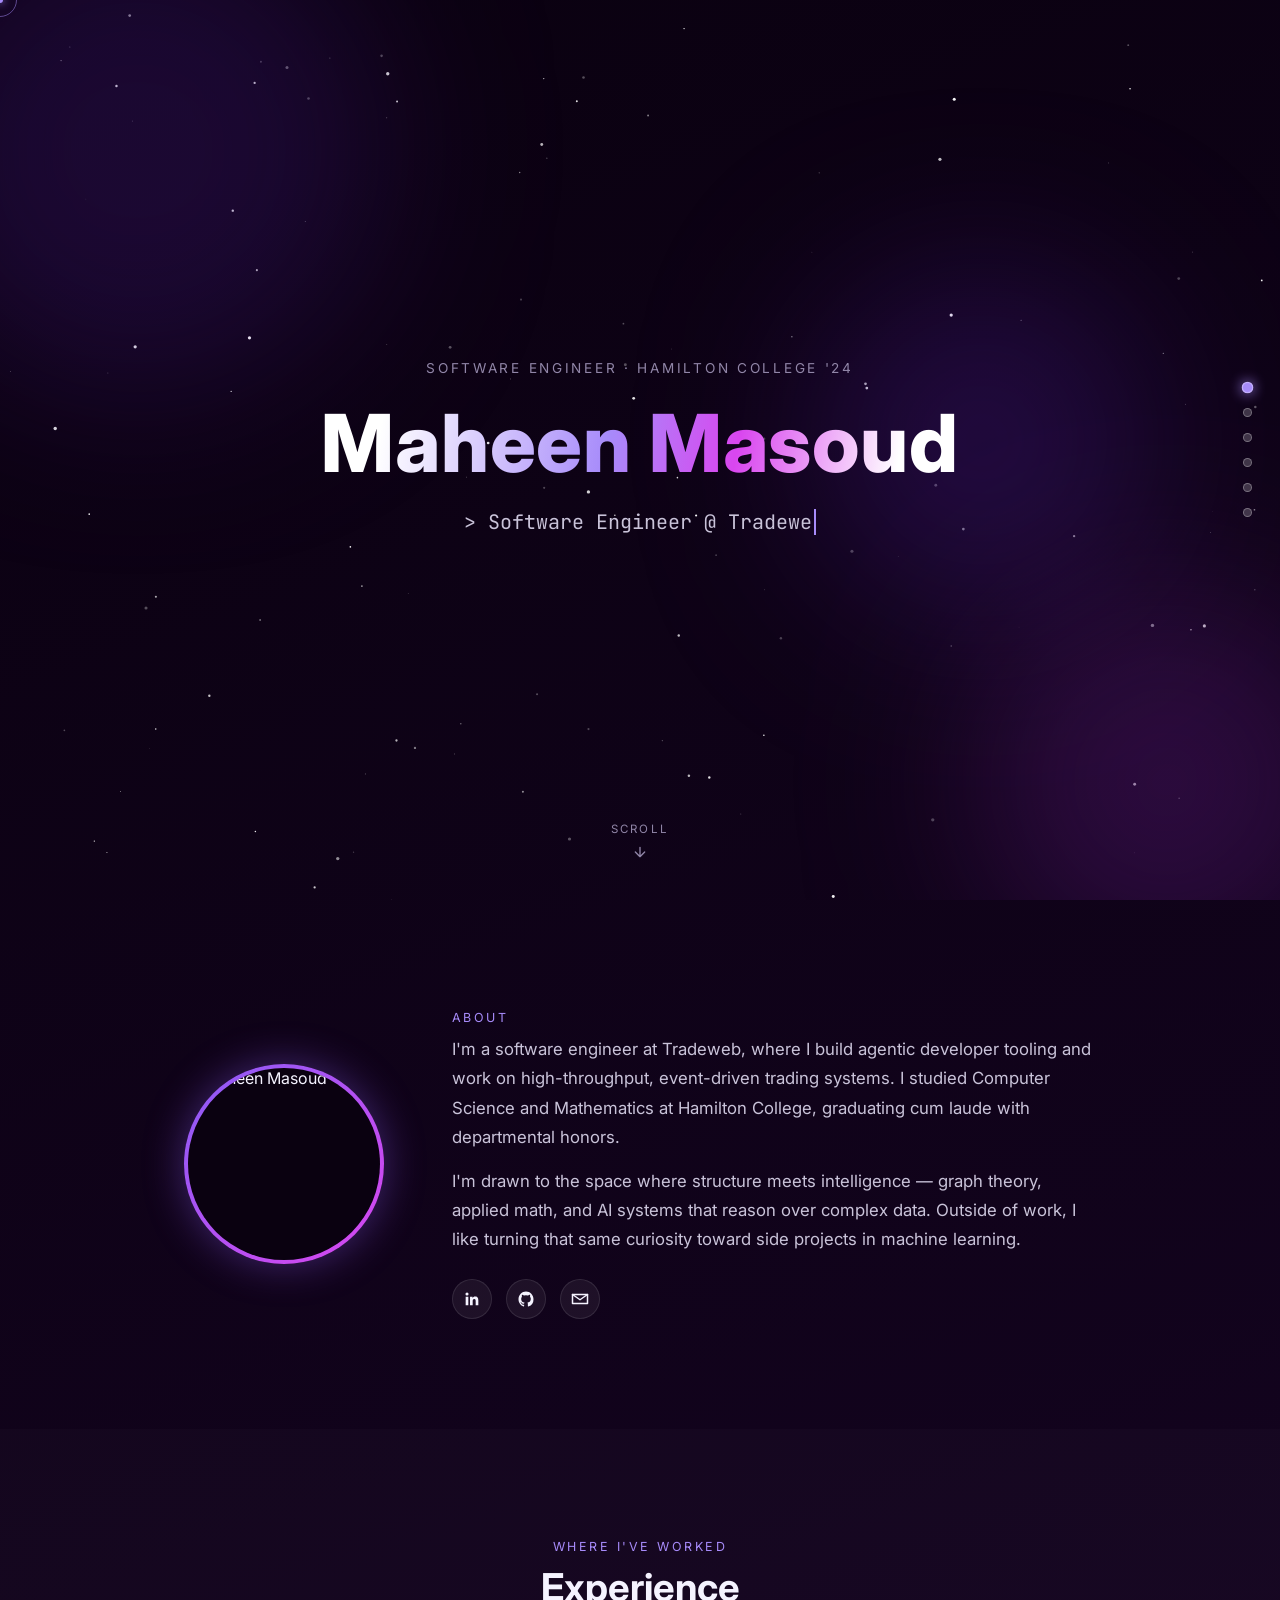
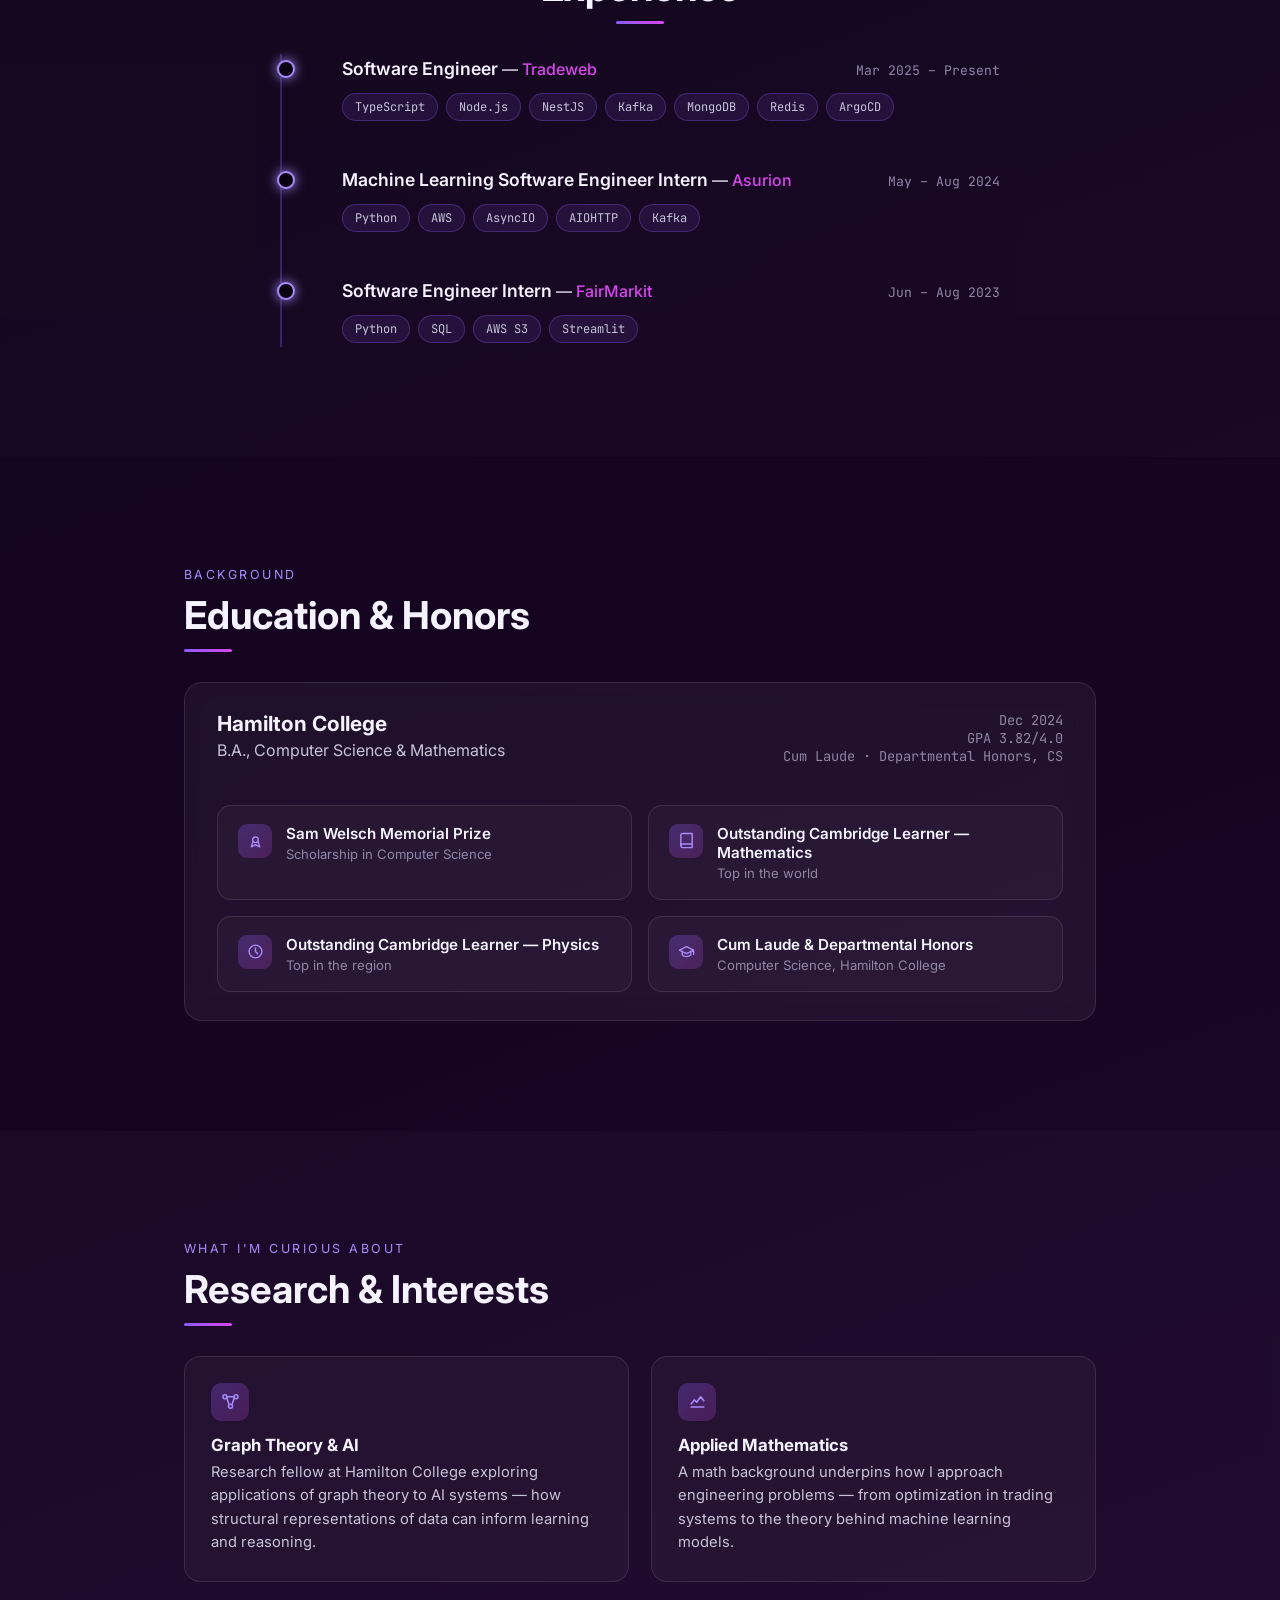
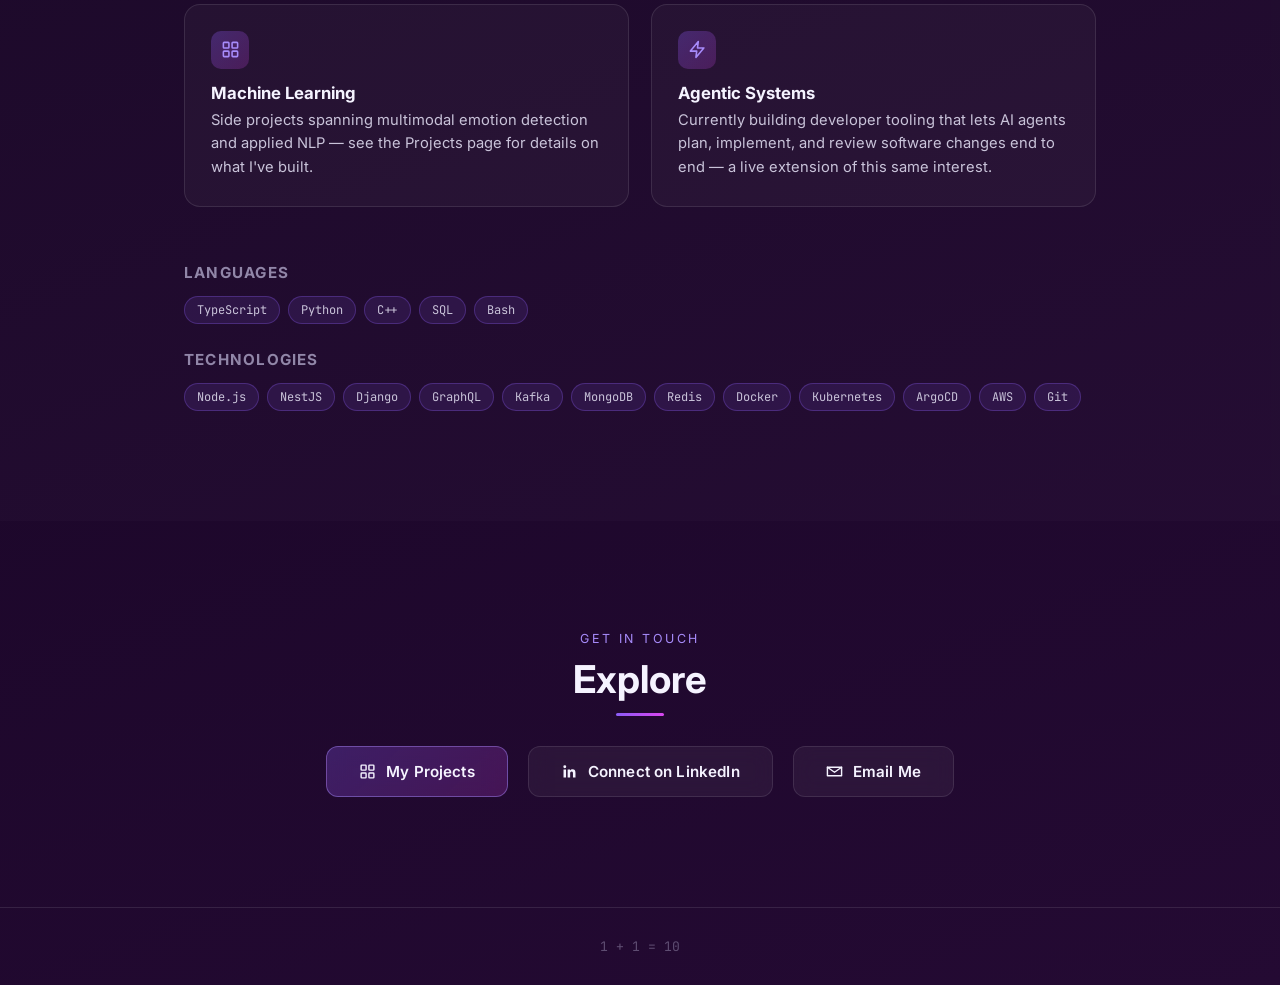
==== commit 38566217: "Remove job description bullets from experience timeline" ====
--- a/index.html
+++ b/index.html
@@ -82,12 +82,6 @@
           </div>
           <span class="timeline-period">Mar 2025 – Present</span>
         </div>
-        <ul class="desc">
-          <li>Built an agentic development platform integrating Jira, Claude, and GitLab to automate the software development lifecycle — now used by 3+ teams and 20+ engineers.</li>
-          <li>Helped drive 10% YoY trading volume growth by extending an event-driven credit trading platform to buy-side users.</li>
-          <li>Migrated two low-latency trading services to NestJS, cutting request latency by ~10%.</li>
-          <li>Added structured metrics and Grafana dashboards to monitor performance at peak trading volume.</li>
-        </ul>
         <div class="chip-row">
           <span class="chip">TypeScript</span><span class="chip">Node.js</span><span class="chip">NestJS</span><span class="chip">Kafka</span><span class="chip">MongoDB</span><span class="chip">Redis</span><span class="chip">ArgoCD</span>
         </div>
@@ -99,11 +93,6 @@
           </div>
           <span class="timeline-period">May – Aug 2024</span>
         </div>
-        <ul class="desc">
-          <li>Built the backend for a real-time call-center autocomplete feature, projected to save ~$600K annually.</li>
-          <li>Used Kafka-based logging to support 24/7 monitoring during a pilot with 20+ experts.</li>
-          <li>Collaborated across 6 cross-functional teams to ship the feature on Asurion's Expert-Assist platform.</li>
-        </ul>
         <div class="chip-row">
           <span class="chip">Python</span><span class="chip">AWS</span><span class="chip">AsyncIO</span><span class="chip">AIOHTTP</span><span class="chip">Kafka</span>
         </div>
@@ -115,11 +104,6 @@
           </div>
           <span class="timeline-period">Jun – Aug 2023</span>
         </div>
-        <ul class="desc">
-          <li>Automated ~20% of data queries with a Python tool, improving a recommendation engine's speed and accuracy.</li>
-          <li>Built 4 RESTful API endpoints backed by SQL and AWS S3 storage.</li>
-          <li>Wrote 15 pytest unit tests, increasing backend coverage by ~5%.</li>
-        </ul>
         <div class="chip-row">
           <span class="chip">Python</span><span class="chip">SQL</span><span class="chip">AWS S3</span><span class="chip">Streamlit</span>
         </div>
--- a/styles.css
+++ b/styles.css
@@ -347,23 +347,6 @@
   font-family: 'JetBrains Mono', monospace;
   white-space: nowrap;
 }
-.timeline-item ul.desc { margin-top: 12px; }
-.timeline-item ul.desc li {
-  color: var(--text-dim);
-  font-size: 0.95rem;
-  line-height: 1.6;
-  position: relative;
-  padding-left: 18px;
-  margin-top: 6px;
-}
-.timeline-item ul.desc li::before {
-  content: '';
-  position: absolute;
-  left: 0; top: 0.6em;
-  width: 5px; height: 5px;
-  border-radius: 50%;
-  background: var(--violet-bright);
-}
 .chip-row { margin-top: 14px; display: flex; gap: 8px; flex-wrap: wrap; }
 .chip {
   font-size: 0.75rem;
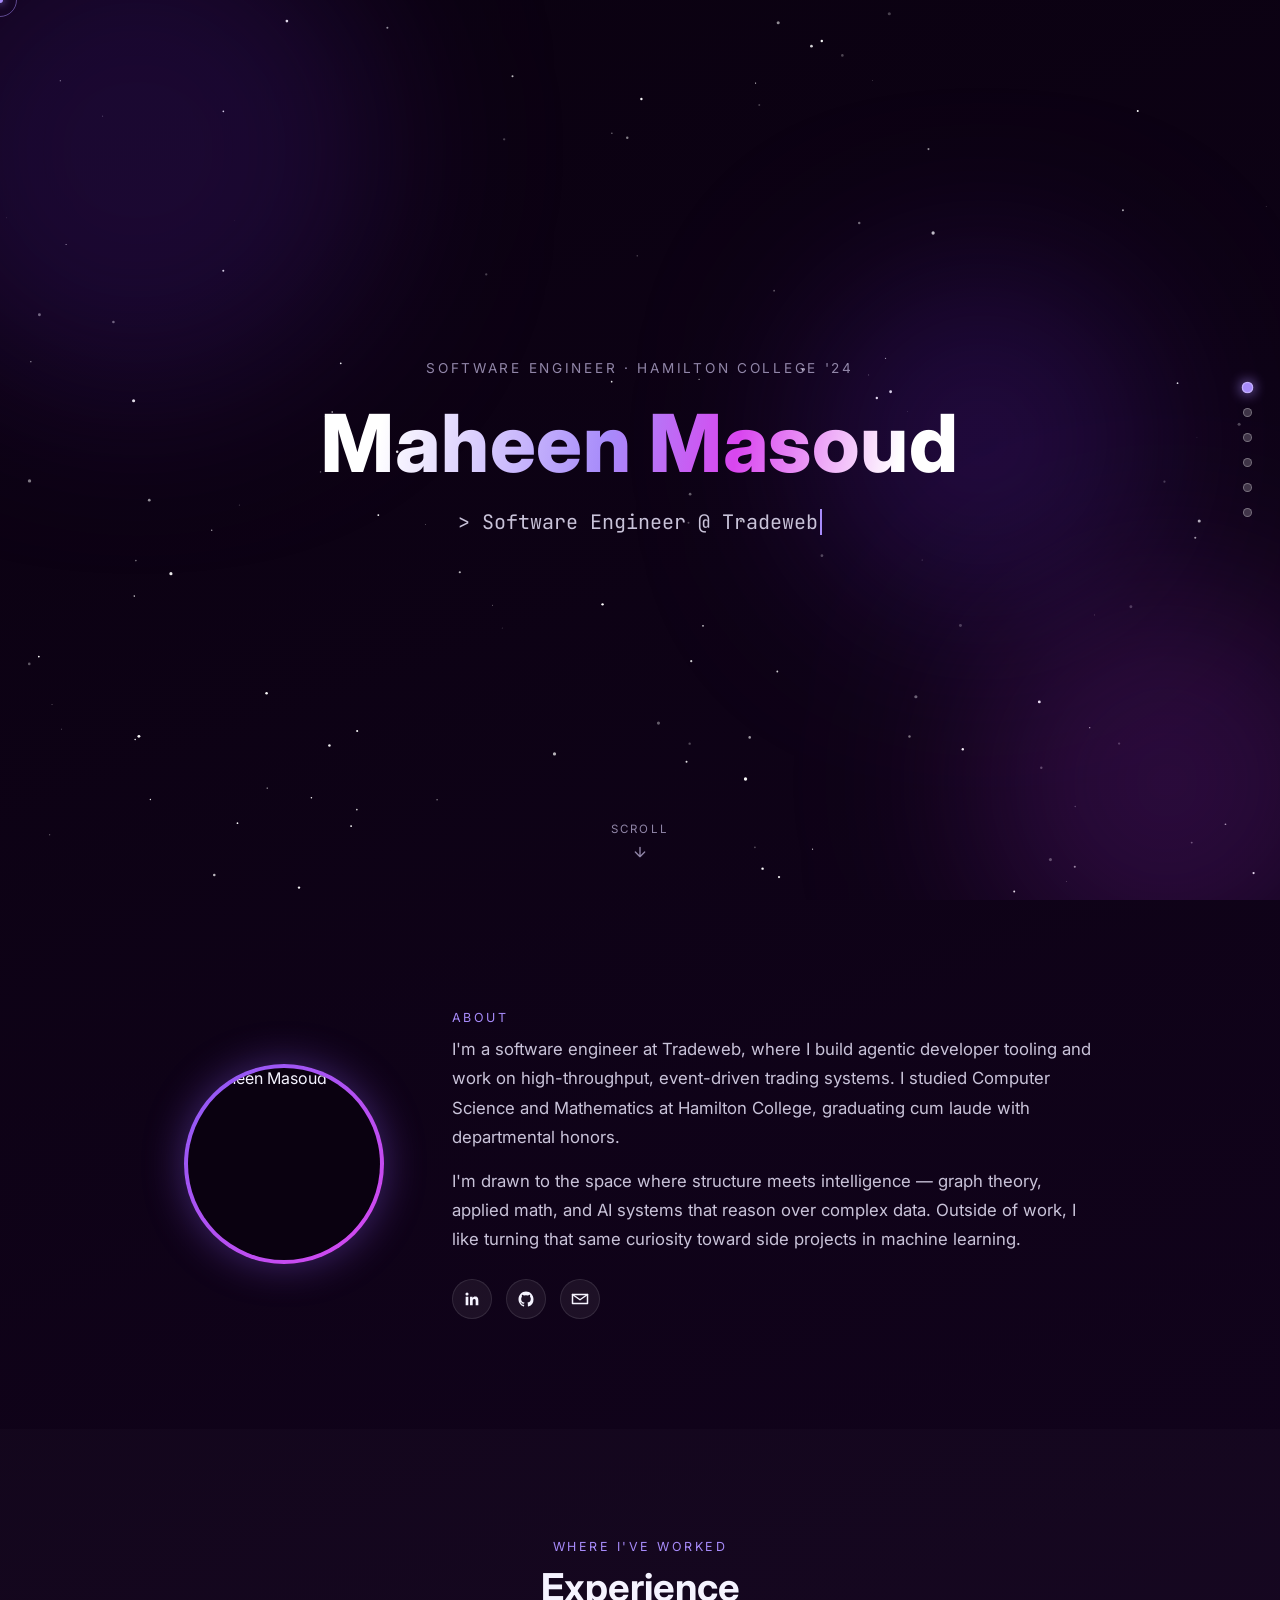
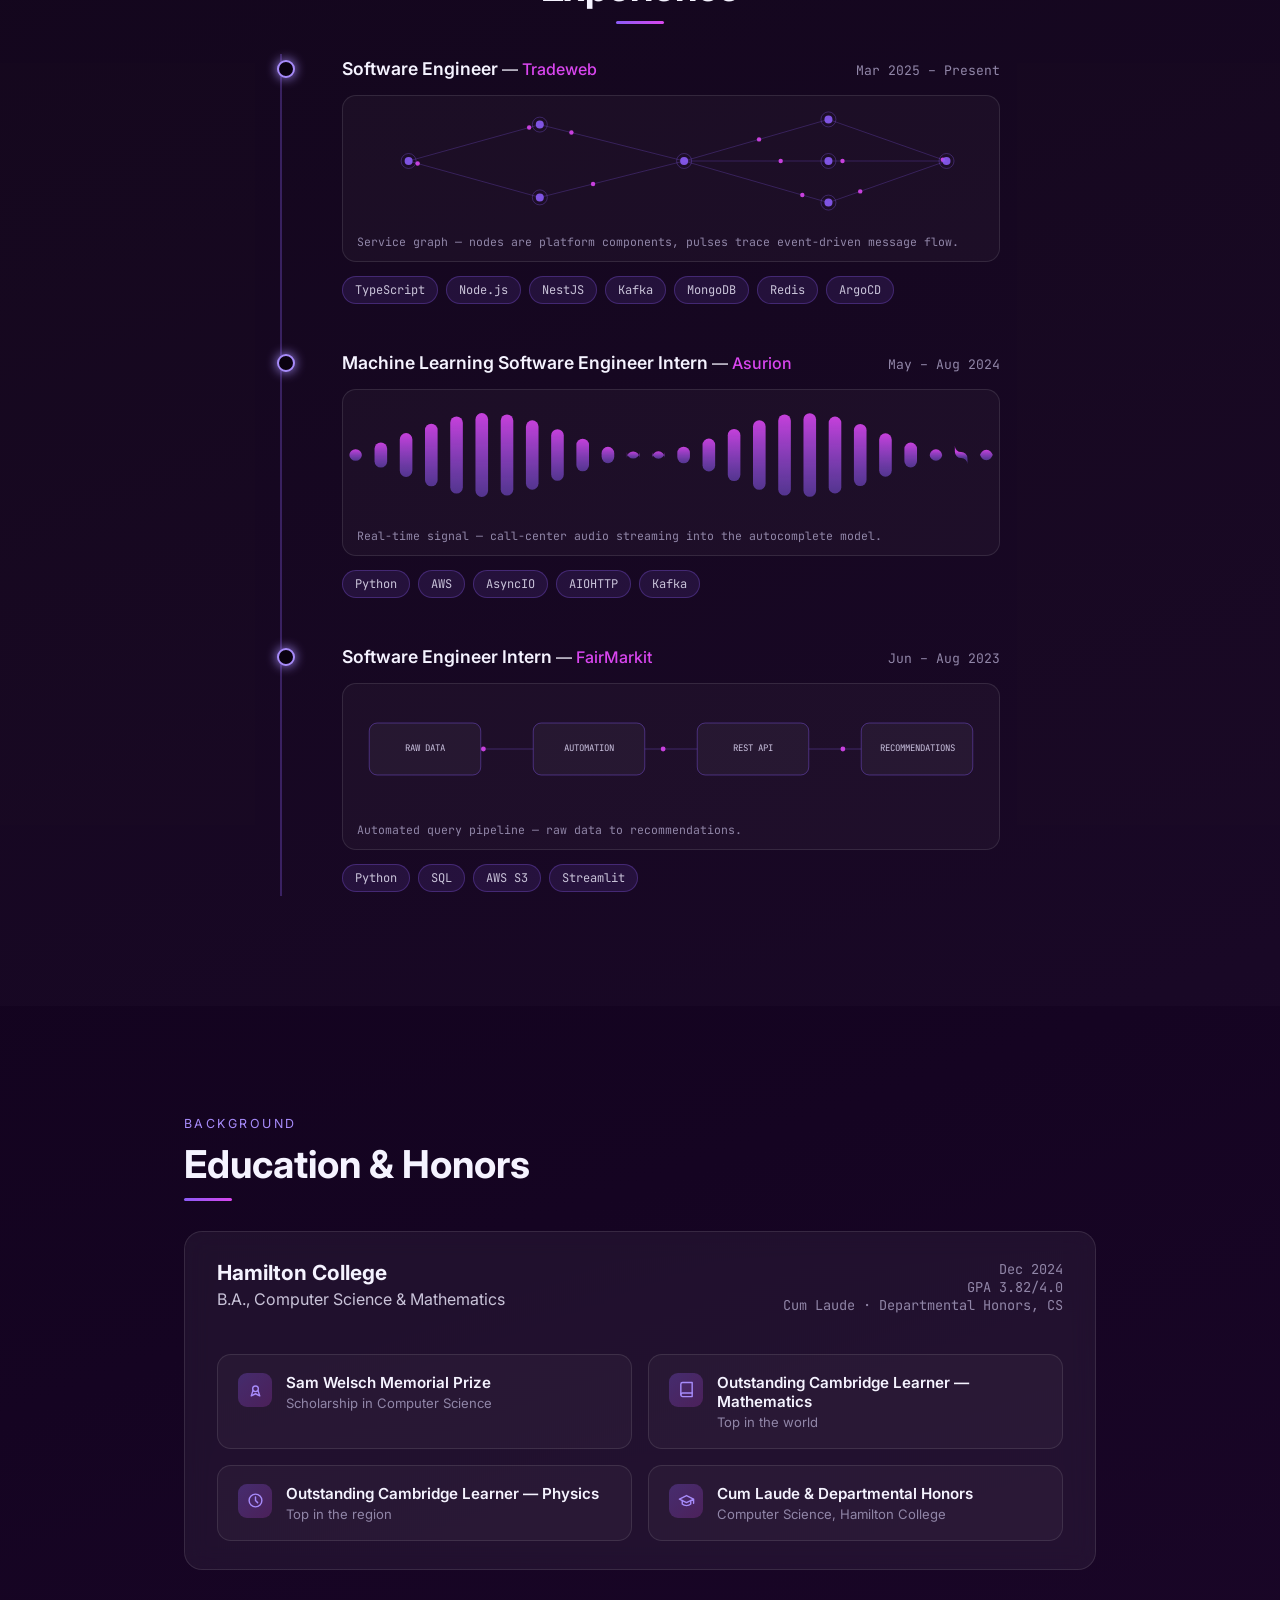
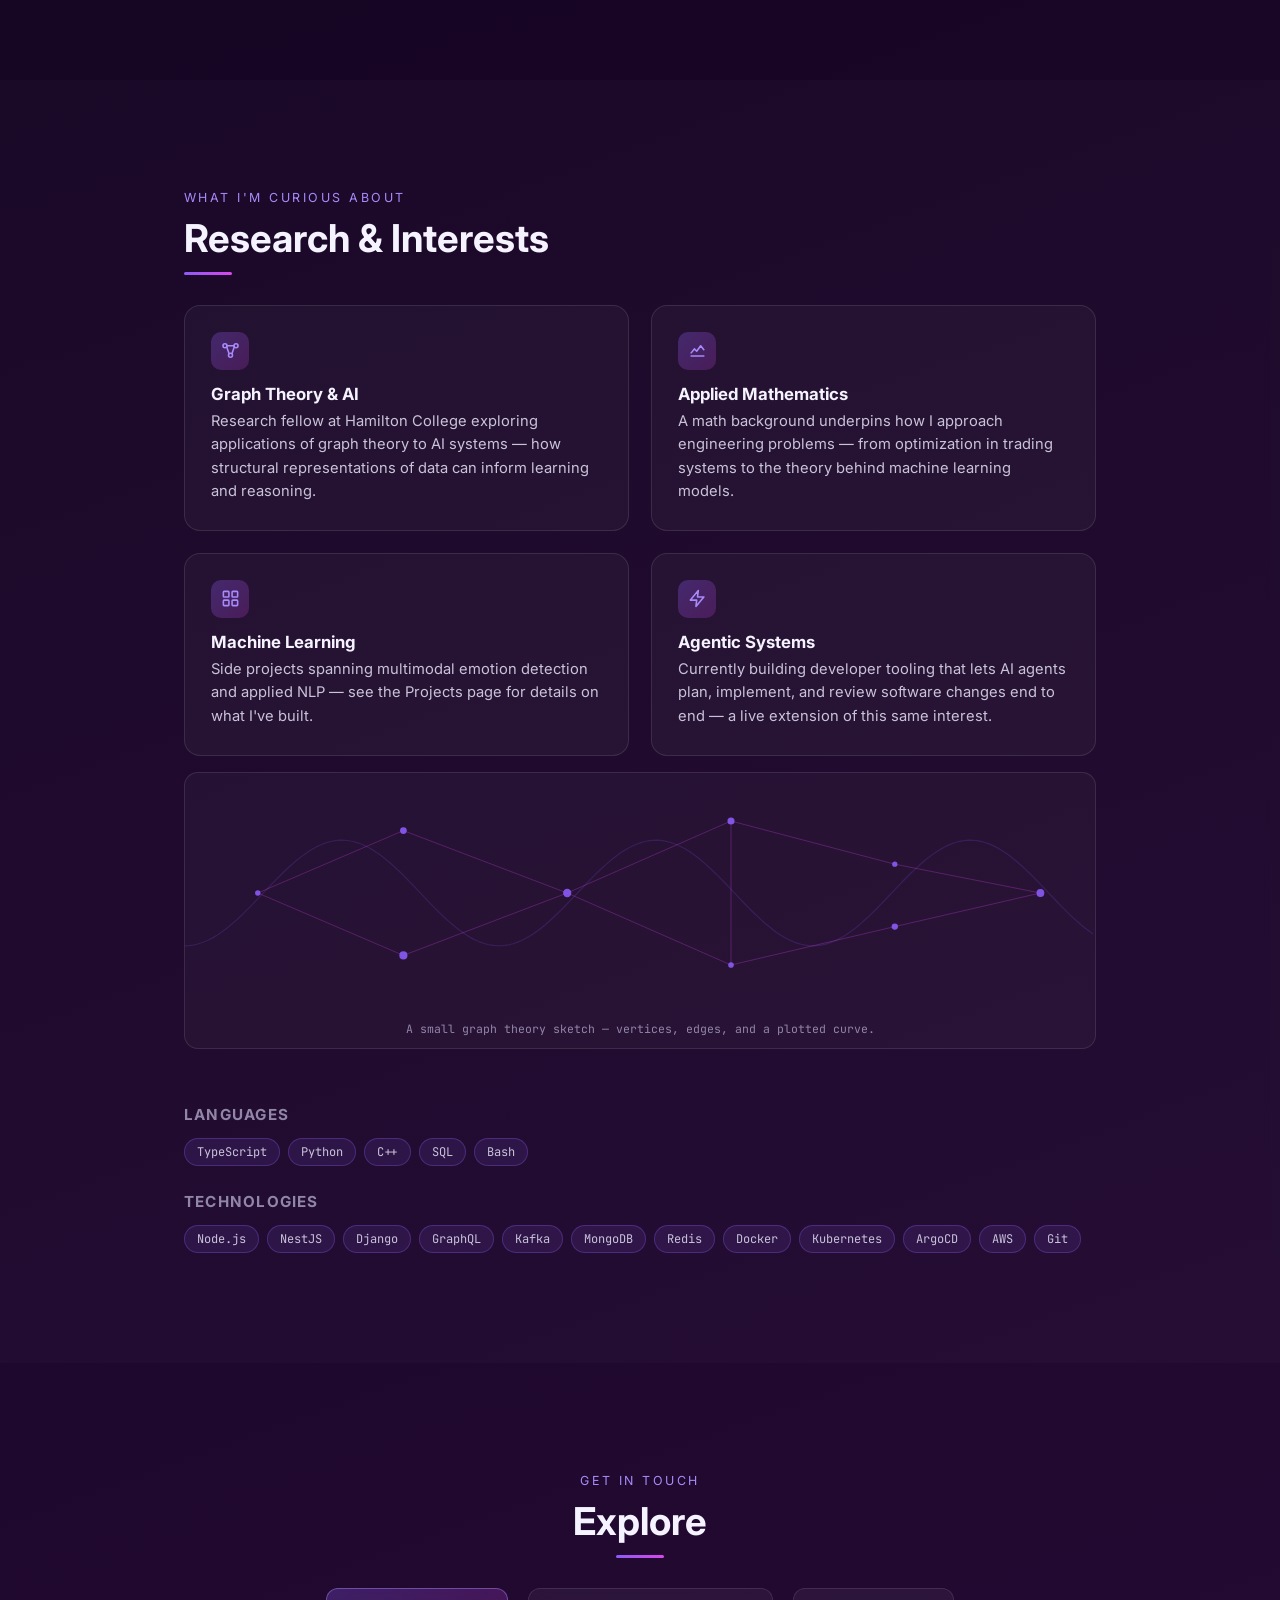
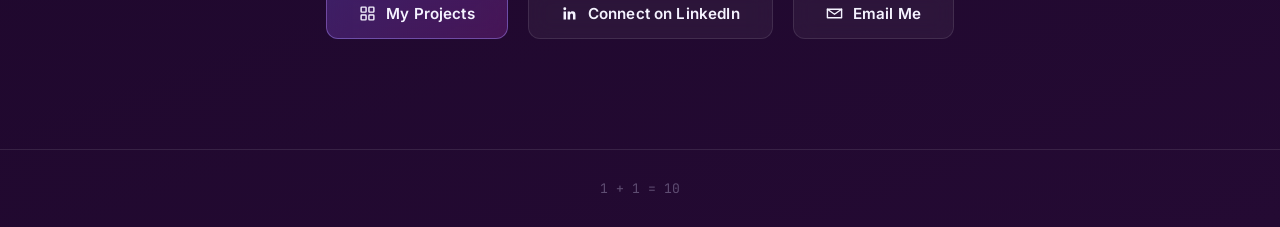
==== commit dab1f452: "Add custom canvas-drawn visuals for each role and graph-theory research (no stock images)" ====
--- a/index.html
+++ b/index.html
@@ -82,6 +82,10 @@
           </div>
           <span class="timeline-period">Mar 2025 – Present</span>
         </div>
+        <div class="visual-card">
+          <canvas data-viz="network"></canvas>
+          <span class="visual-caption">Service graph — nodes are platform components, pulses trace event-driven message flow.</span>
+        </div>
         <div class="chip-row">
           <span class="chip">TypeScript</span><span class="chip">Node.js</span><span class="chip">NestJS</span><span class="chip">Kafka</span><span class="chip">MongoDB</span><span class="chip">Redis</span><span class="chip">ArgoCD</span>
         </div>
@@ -93,6 +97,10 @@
           </div>
           <span class="timeline-period">May – Aug 2024</span>
         </div>
+        <div class="visual-card">
+          <canvas data-viz="wave"></canvas>
+          <span class="visual-caption">Real-time signal — call-center audio streaming into the autocomplete model.</span>
+        </div>
         <div class="chip-row">
           <span class="chip">Python</span><span class="chip">AWS</span><span class="chip">AsyncIO</span><span class="chip">AIOHTTP</span><span class="chip">Kafka</span>
         </div>
@@ -103,6 +111,10 @@
             <span class="timeline-role">Software Engineer Intern</span> — <span class="timeline-org">FairMarkit</span>
           </div>
           <span class="timeline-period">Jun – Aug 2023</span>
+        </div>
+        <div class="visual-card">
+          <canvas data-viz="pipeline"></canvas>
+          <span class="visual-caption">Automated query pipeline — raw data to recommendations.</span>
         </div>
         <div class="chip-row">
           <span class="chip">Python</span><span class="chip">SQL</span><span class="chip">AWS S3</span><span class="chip">Streamlit</span>
@@ -185,6 +197,11 @@
         <h3>Agentic Systems</h3>
         <p>Currently building developer tooling that lets AI agents plan, implement, and review software changes end to end — a live extension of this same interest.</p>
       </div>
+    </div>
+
+    <div class="visual-card large reveal">
+      <canvas data-viz="mathgraph"></canvas>
+      <span class="visual-caption">A small graph theory sketch — vertices, edges, and a plotted curve.</span>
     </div>
 
     <div class="toolbox reveal">
--- a/styles.css
+++ b/styles.css
@@ -347,6 +347,30 @@
   font-family: 'JetBrains Mono', monospace;
   white-space: nowrap;
 }
+/* ---------- generated career visuals ---------- */
+.visual-card {
+  margin-top: 16px;
+  border-radius: 14px;
+  overflow: hidden;
+  background: rgba(255,255,255,0.03);
+  border: 1px solid var(--panel-border);
+}
+.visual-card canvas {
+  width: 100%;
+  height: 130px;
+  display: block;
+}
+.visual-card.large canvas { height: 240px; }
+.visual-caption {
+  display: block;
+  padding: 8px 14px 12px;
+  font-size: 0.72rem;
+  color: var(--text-dimmer);
+  font-family: 'JetBrains Mono', monospace;
+  text-align: left;
+}
+.visual-card.large .visual-caption { text-align: center; }
+
 .chip-row { margin-top: 14px; display: flex; gap: 8px; flex-wrap: wrap; }
 .chip {
   font-size: 0.75rem;
